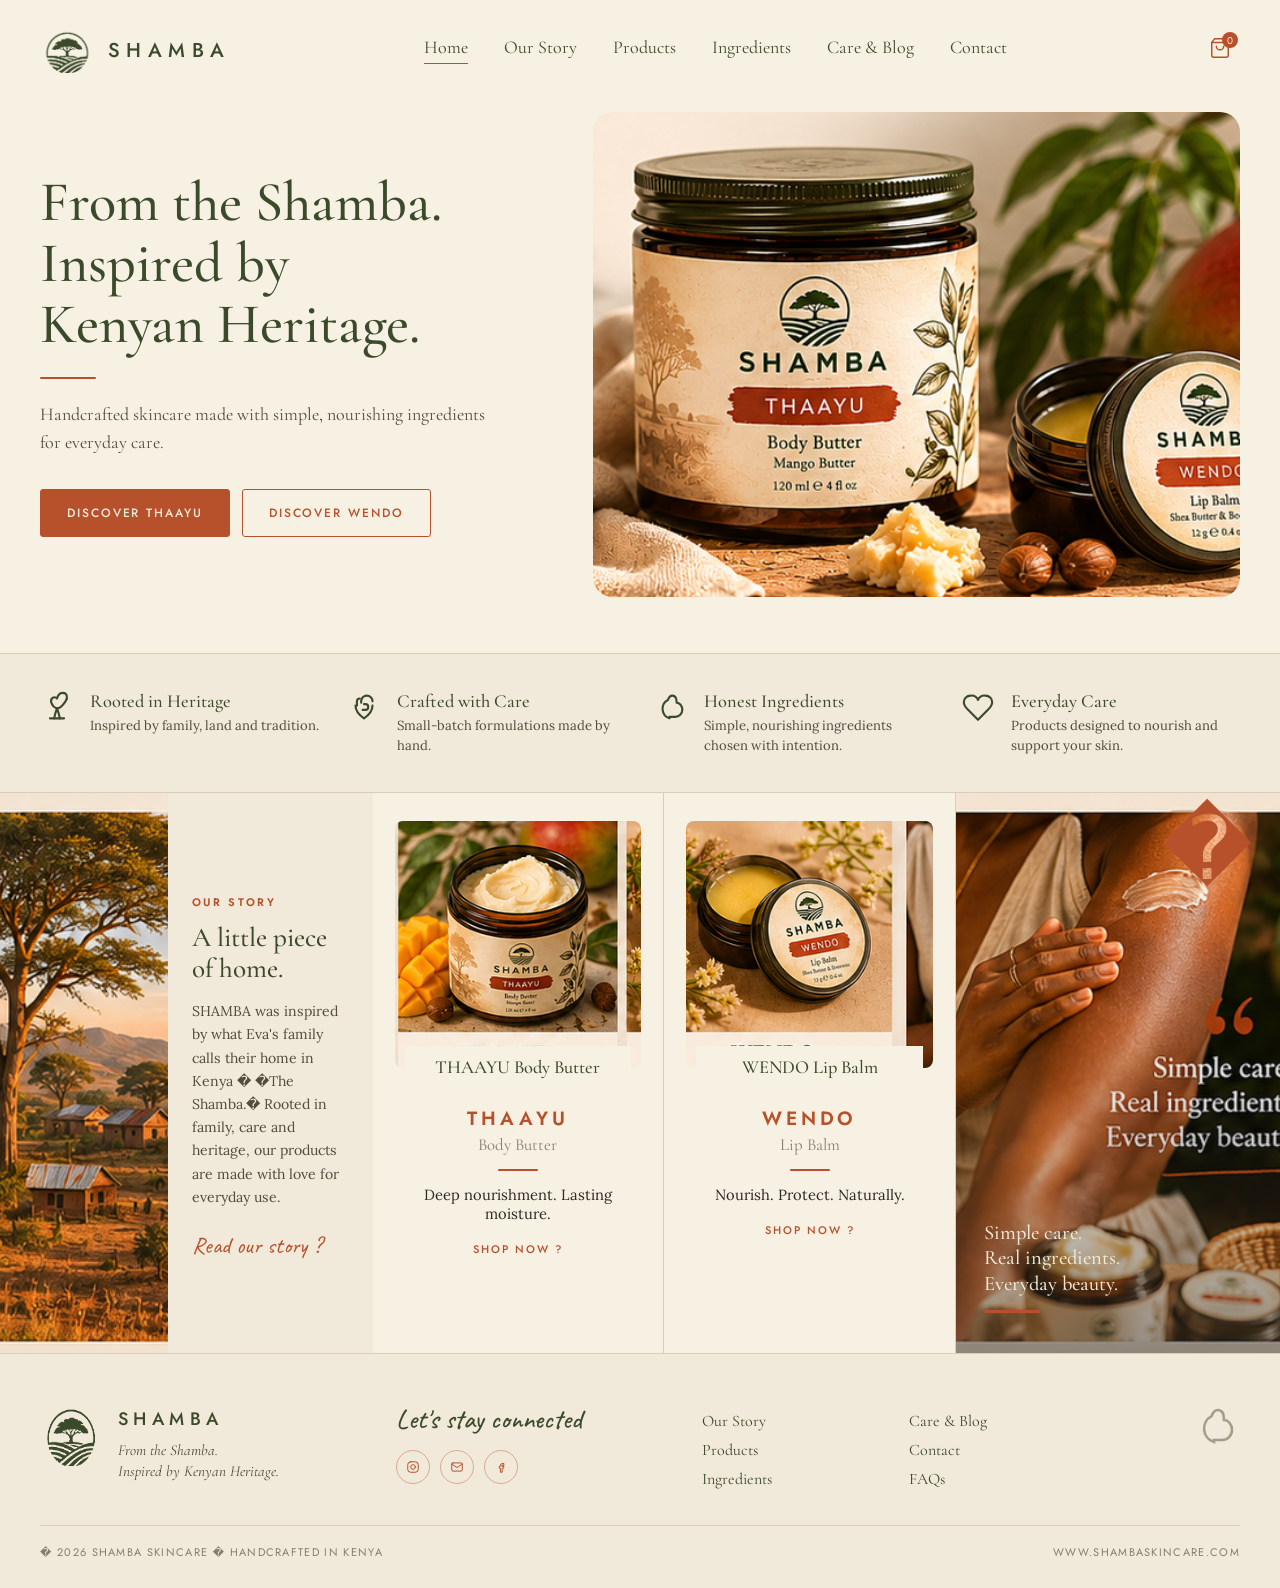
==== index.html @ e2a8da9e "Add a first SHAMBA landing page matching the brand screenshots. Co-authored-by: Cursor <cursoragent@" ====
<!doctype html>
<html lang="en">
<head>
  <meta charset="utf-8">
  <meta name="viewport" content="width=device-width, initial-scale=1">
  <title>SHAMBA � From the Shamba. Inspired by Kenyan Heritage.</title>
  <meta name="description" content="Handcrafted skincare made with simple, nourishing ingredients for everyday care.">
  <link rel="preconnect" href="https://fonts.googleapis.com">
  <link rel="preconnect" href="https://fonts.gstatic.com" crossorigin>
  <link href="https://fonts.googleapis.com/css2?family=Caveat:wght@500;600&family=Cormorant+Garamond:ital,wght@0,400;0,500;0,600;1,400&family=Jost:wght@400;500;600&family=Lora:ital,wght@0,400;0,500;1,400&display=swap" rel="stylesheet">
  <link rel="stylesheet" href="styles.css">
</head>
<body>
  <header class="nav">
    <a class="brand" href="#top">
      <img src="assets/logo-mark.png" alt="" width="56" height="56">
      <span>SHAMBA</span>
    </a>

    <button class="nav-toggle" type="button" aria-label="Open menu" aria-expanded="false">
      <span></span><span></span><span></span>
    </button>

    <nav class="nav-links" aria-label="Primary">
      <a href="#top" class="is-active">Home</a>
      <a href="#story">Our Story</a>
      <a href="#products">Products</a>
      <a href="#ingredients">Ingredients</a>
      <a href="#care">Care &amp; Blog</a>
      <a href="#contact">Contact</a>
    </nav>

    <button class="cart" type="button" aria-label="Shopping bag, 0 items">
      <svg viewBox="0 0 24 24" aria-hidden="true">
        <path d="M6 2 3 6v14a2 2 0 0 0 2 2h14a2 2 0 0 0 2-2V6l-3-4Z" />
        <path d="M3 6h18" />
        <path d="M16 10a4 4 0 0 1-8 0" />
      </svg>
      <span class="cart-count">0</span>
    </button>
  </header>

  <main id="top">
    <section class="hero">
      <div class="hero-copy">
        <h1>From the Shamba.<br>Inspired by<br>Kenyan Heritage.</h1>
        <div class="rule" aria-hidden="true"></div>
        <p>Handcrafted skincare made with simple, nourishing ingredients for everyday care.</p>
        <div class="hero-actions">
          <a class="btn btn-fill" href="#thaayu">Discover Thaayu</a>
          <a class="btn btn-ghost" href="#wendo">Discover Wendo</a>
        </div>
      </div>
      <div class="hero-media">
        <img src="assets/hero.jpg" alt="THAAYU body butter and WENDO lip balm styled with mango, shea butter, and leaves">
      </div>
    </section>

    <section class="features" aria-label="Brand promises">
      <div class="feature">
        <span class="feature-icon" aria-hidden="true">
          <svg viewBox="0 0 24 24"><path d="M7 20h10" /><path d="M10 20c.5-3 2-7 2-7s1.5 4 2 7" /><path d="M12 13s-3-1-4-4 2-5 4-3c0 0 1-4 4-4s4 3 2 6-4 5-6 5Z" /></svg>
        </span>
        <div>
          <h2>Rooted in Heritage</h2>
          <p>Inspired by family, land and tradition.</p>
        </div>
      </div>
      <div class="feature">
        <span class="feature-icon" aria-hidden="true">
          <svg viewBox="0 0 24 24"><path d="M11 14h2a2 2 0 0 0 0-4h-1" /><path d="M18 8a4 4 0 0 0-8 0v1" /><path d="M6 11c0 4 3 7 6 9 3-2 6-5 6-9" /><path d="M7 11V8a2 2 0 0 1 2-2" /></svg>
        </span>
        <div>
          <h2>Crafted with Care</h2>
          <p>Small-batch formulations made by hand.</p>
        </div>
      </div>
      <div class="feature">
        <span class="feature-icon" aria-hidden="true">
          <svg viewBox="0 0 24 24"><path d="M11 20A7 7 0 0 1 9.8 7.1C10.4 5.3 11.5 4 13 4c2.5 0 3 3 3 5 2 0 4 2 4 5a5 5 0 0 1-5 5h-4Z" /></svg>
        </span>
        <div>
          <h2>Honest Ingredients</h2>
          <p>Simple, nourishing ingredients chosen with intention.</p>
        </div>
      </div>
      <div class="feature">
        <span class="feature-icon" aria-hidden="true">
          <svg viewBox="0 0 24 24"><path d="M19 14c1.5-1.4 3-3.1 3-5.3A4.7 4.7 0 0 0 17.3 4 4.5 4.5 0 0 0 12 7a4.5 4.5 0 0 0-5.3-3A4.7 4.7 0 0 0 2 8.7C2 10.9 3.5 12.6 5 14l7 7Z" /></svg>
        </span>
        <div>
          <h2>Everyday Care</h2>
          <p>Products designed to nourish and support your skin.</p>
        </div>
      </div>
    </section>

    <section class="showcase" id="products">
      <article class="story" id="story">
        <img class="story-photo" src="assets/story-landscape.jpg" alt="Sunset over a Kenyan landscape with acacia trees and homesteads">
        <div class="story-copy">
          <p class="eyebrow">Our Story</p>
          <h2>A little piece of home.</h2>
          <p>SHAMBA was inspired by what Eva's family calls their home in Kenya � �The Shamba.� Rooted in family, care and heritage, our products are made with love for everyday use.</p>
          <a class="script-link" href="#story">Read our story ?</a>
        </div>
      </article>

      <article class="product" id="thaayu">
        <div class="product-media">
          <img src="assets/product-thaayu-open.jpg" alt="Open jar of THAAYU body butter with mango">
          <h3>THAAYU Body Butter</h3>
        </div>
        <p class="product-name">THAAYU</p>
        <p class="product-kind">Body Butter</p>
        <div class="rule rule-center" aria-hidden="true"></div>
        <p class="product-tagline">Deep nourishment. Lasting moisture.</p>
        <button class="shop" type="button" data-product="THAAYU">Shop now ?</button>
      </article>

      <article class="product" id="wendo">
        <div class="product-media">
          <img src="assets/product-wendo.jpg" alt="Open tin of WENDO lip balm with white flowers">
          <h3>WENDO Lip Balm</h3>
        </div>
        <p class="product-name">WENDO</p>
        <p class="product-kind">Lip Balm</p>
        <div class="rule rule-center" aria-hidden="true"></div>
        <p class="product-tagline">Nourish. Protect. Naturally.</p>
        <button class="shop" type="button" data-product="WENDO">Shop now ?</button>
      </article>

      <figure class="quote-panel" id="ingredients">
        <img src="assets/lifestyle-model.jpg" alt="Applying SHAMBA cream, wearing a gold Africa pendant">
        <figcaption>
          <span class="quote-mark" aria-hidden="true">�</span>
          <p>Simple care.<br>Real ingredients.<br>Everyday beauty.</p>
          <span class="rule" aria-hidden="true"></span>
        </figcaption>
      </figure>
    </section>
  </main>

  <footer class="footer" id="contact">
    <div class="footer-inner">
      <div class="footer-brand">
        <img src="assets/logo-mark.png" alt="" width="64" height="64">
        <div>
          <p class="footer-name">SHAMBA</p>
          <p class="footer-tag">From the Shamba.<br>Inspired by Kenyan Heritage.</p>
        </div>
      </div>

      <div id="care">
        <h2 class="footer-script">Let's stay connected</h2>
        <div class="social">
          <a href="#" aria-label="Instagram">
            <svg viewBox="0 0 24 24"><rect x="3" y="3" width="18" height="18" rx="5" /><circle cx="12" cy="12" r="4" /><circle cx="17.5" cy="6.5" r=".6" fill="currentColor" stroke="none" /></svg>
          </a>
          <a href="mailto:hello@shambaskincare.com" aria-label="Email">
            <svg viewBox="0 0 24 24"><rect x="3" y="5" width="18" height="14" rx="2" /><path d="m3 7 9 6 9-6" /></svg>
          </a>
          <a href="#" aria-label="Facebook">
            <svg viewBox="0 0 24 24"><path d="M14 9h3V6h-3c-1.7 0-3 1.3-3 3v2H9v3h2v7h3v-7h2.5l.5-3H14V9Z" /></svg>
          </a>
        </div>
      </div>

      <ul>
        <li><a href="#story">Our Story</a></li>
        <li><a href="#products">Products</a></li>
        <li><a href="#ingredients">Ingredients</a></li>
      </ul>
      <ul>
        <li><a href="#care">Care &amp; Blog</a></li>
        <li><a href="#contact">Contact</a></li>
        <li><a href="#contact">FAQs</a></li>
      </ul>

      <div class="footer-leaf" aria-hidden="true">
        <svg viewBox="0 0 24 24"><path d="M11 20A7 7 0 0 1 9.8 7.1C10.4 5.3 11.5 4 13 4c2.5 0 3 3 3 5 2 0 4 2 4 5a5 5 0 0 1-5 5h-4Z" /></svg>
      </div>
    </div>

    <div class="footer-bottom">
      <p>� 2026 SHAMBA Skincare � Handcrafted in Kenya</p>
      <p>www.shambaskincare.com</p>
    </div>
  </footer>

  <script src="script.js"></script>
</body>
</html>
---- styles.css ----
:root {
  --olive: #3b4a2a;
  --olive-deep: #2e3a20;
  --terracotta: #b6512b;
  --terracotta-d: #96411f;
  --cream: #f1e9d9;
  --cream-light: #f7f1e4;
  --paper: #fbf7ee;
  --ink: #2c2a24;
  --ink-2: #514c40;
  --ink-3: #857e6e;
  --line: #d9cfb8;
  --font-serif: "Cormorant Garamond", "Times New Roman", serif;
  --font-body: "Lora", Georgia, serif;
  --font-sans: "Jost", system-ui, sans-serif;
  --font-script: "Caveat", cursive;
  --ease: cubic-bezier(0.22, 0.61, 0.36, 1);
  --max: 1360px;
}

*,
*::before,
*::after { box-sizing: border-box; }

html { scroll-behavior: smooth; }

body {
  margin: 0;
  background: var(--cream-light);
  color: var(--ink);
  font-family: var(--font-body);
  -webkit-font-smoothing: antialiased;
}

img { display: block; max-width: 100%; }
a { color: inherit; }
button { font: inherit; }

/* ?? Nav ??????????????????????????????????????????? */

.nav {
  position: relative;
  display: flex;
  align-items: center;
  justify-content: space-between;
  gap: 24px;
  max-width: var(--max);
  margin: 0 auto;
  padding: 22px 40px;
}

.brand {
  display: flex;
  align-items: center;
  gap: 12px;
  text-decoration: none;
  flex-shrink: 0;
}

.brand img { width: 56px; height: 56px; object-fit: contain; }

.brand span {
  font-family: var(--font-sans);
  font-weight: 500;
  font-size: 20px;
  letter-spacing: 0.32em;
  color: var(--olive);
}

.nav-links {
  display: flex;
  gap: 36px;
}

.nav-links a {
  font-family: var(--font-serif);
  font-size: 18px;
  color: var(--olive);
  text-decoration: none;
  position: relative;
  padding-bottom: 6px;
}

.nav-links a.is-active::after,
.nav-links a:hover::after {
  content: "";
  position: absolute;
  left: 0;
  right: 0;
  bottom: 0;
  height: 1.5px;
  background: var(--terracotta);
}

.nav-toggle {
  display: none;
  width: 40px;
  height: 40px;
  border: 0;
  background: none;
  padding: 10px 8px;
  cursor: pointer;
}

.nav-toggle span {
  display: block;
  height: 1.5px;
  margin: 5px 0;
  background: var(--olive);
}

.cart {
  position: relative;
  width: 40px;
  height: 40px;
  border: 0;
  background: none;
  color: var(--terracotta);
  cursor: pointer;
  flex-shrink: 0;
}

.cart svg {
  width: 22px;
  height: 22px;
  fill: none;
  stroke: currentColor;
  stroke-width: 1.6;
  stroke-linecap: round;
  stroke-linejoin: round;
}

.cart-count {
  position: absolute;
  top: 2px;
  right: 2px;
  width: 16px;
  height: 16px;
  border-radius: 50%;
  background: var(--terracotta);
  color: var(--cream);
  font-family: var(--font-sans);
  font-size: 10px;
  display: grid;
  place-items: center;
}

/* ?? Hero ?????????????????????????????????????????? */

.hero {
  display: grid;
  grid-template-columns: minmax(280px, 0.92fr) 1.18fr;
  gap: 48px;
  align-items: center;
  max-width: var(--max);
  margin: 0 auto;
  padding: 12px 40px 56px;
}

.hero-copy h1 {
  margin: 0;
  font-family: var(--font-serif);
  font-weight: 500;
  font-size: clamp(2.6rem, 4.4vw, 3.7rem);
  line-height: 1.08;
  color: var(--olive);
}

.rule {
  width: 56px;
  height: 2.5px;
  margin: 22px 0;
  background: var(--terracotta);
  border-radius: 1px;
}

.hero-copy p {
  max-width: 28rem;
  margin: 0 0 32px;
  font-family: var(--font-serif);
  font-size: 1.125rem;
  line-height: 1.55;
  color: var(--ink-2);
}

.hero-actions {
  display: flex;
  flex-wrap: wrap;
  gap: 12px;
}

.btn {
  display: inline-flex;
  align-items: center;
  justify-content: center;
  padding: 14px 26px;
  border-radius: 3px;
  font-family: var(--font-sans);
  font-size: 12px;
  font-weight: 500;
  letter-spacing: 0.16em;
  text-transform: uppercase;
  text-decoration: none;
  transition: background 140ms var(--ease), color 140ms var(--ease);
}

.btn-fill {
  background: var(--terracotta);
  color: var(--cream);
  border: 1px solid var(--terracotta);
}

.btn-fill:hover { background: var(--terracotta-d); border-color: var(--terracotta-d); }

.btn-ghost {
  background: transparent;
  color: var(--terracotta);
  border: 1px solid var(--terracotta);
}

.btn-ghost:hover {
  background: var(--terracotta);
  color: var(--cream);
}

.hero-media {
  border-radius: 20px;
  overflow: hidden;
  background: var(--cream);
}

.hero-media img {
  width: 100%;
  height: 100%;
  min-height: 420px;
  object-fit: cover;
}

/* ?? Features ?????????????????????????????????????? */

.features {
  display: grid;
  grid-template-columns: repeat(4, 1fr);
  gap: 28px;
  padding: 36px max(40px, calc((100% - var(--max)) / 2 + 40px));
  background: var(--cream);
  border-top: 1px solid var(--line);
  border-bottom: 1px solid var(--line);
}

.feature {
  display: flex;
  gap: 14px;
  align-items: flex-start;
}

.feature-icon {
  flex: 0 0 36px;
  color: var(--olive);
}

.feature-icon svg {
  width: 34px;
  height: 34px;
  fill: none;
  stroke: currentColor;
  stroke-width: 1.5;
  stroke-linecap: round;
  stroke-linejoin: round;
}

.feature h2 {
  margin: 0 0 4px;
  font-family: var(--font-serif);
  font-size: 1.15rem;
  font-weight: 500;
  color: var(--olive);
}

.feature p {
  margin: 0;
  font-size: 0.82rem;
  line-height: 1.5;
  color: var(--ink-2);
}

/* ?? Showcase ?????????????????????????????????????? */

.showcase {
  display: grid;
  grid-template-columns: 1.15fr 0.9fr 0.9fr 1fr;
  min-height: 560px;
  background: var(--cream-light);
}

.story {
  display: grid;
  grid-template-columns: 0.9fr 1.1fr;
  background: var(--cream);
  overflow: hidden;
}

.story-photo {
  width: 100%;
  height: 100%;
  min-height: 560px;
  object-fit: cover;
  object-position: 30% center;
}

.story-copy {
  padding: 48px 28px 40px 24px;
  display: flex;
  flex-direction: column;
  justify-content: center;
}

.eyebrow {
  margin: 0 0 12px;
  font-family: var(--font-sans);
  font-size: 11px;
  font-weight: 600;
  letter-spacing: 0.24em;
  text-transform: uppercase;
  color: var(--terracotta);
}

.story-copy h2 {
  margin: 0 0 16px;
  font-family: var(--font-serif);
  font-size: clamp(1.7rem, 2vw, 2.05rem);
  font-weight: 500;
  line-height: 1.15;
  color: var(--olive);
}

.story-copy p:not(.eyebrow) {
  margin: 0 0 22px;
  font-size: 0.88rem;
  line-height: 1.65;
  color: var(--ink-2);
}

.script-link {
  font-family: var(--font-script);
  font-size: 1.45rem;
  color: var(--terracotta);
  text-decoration: none;
}

.script-link:hover { color: var(--terracotta-d); }

.product {
  padding: 28px 22px 32px;
  text-align: center;
  border-right: 1px solid var(--line);
}

.product-media {
  position: relative;
  margin-bottom: 36px;
}

.product-media img {
  width: 100%;
  aspect-ratio: 1;
  object-fit: cover;
  object-position: top center;
  border-radius: 8px;
}

.product-media h3 {
  position: absolute;
  left: 10px;
  right: 10px;
  bottom: -18px;
  margin: 0;
  padding: 10px 8px 8px;
  background: var(--cream-light);
  font-family: var(--font-serif);
  font-size: clamp(1.15rem, 1.4vw, 1.45rem);
  font-weight: 500;
  color: var(--olive);
}

.product-name {
  margin: 8px 0 0;
  font-family: var(--font-sans);
  font-weight: 600;
  font-size: 1.2rem;
  letter-spacing: 0.2em;
  text-transform: uppercase;
  color: var(--terracotta);
}

.product-kind {
  margin: 2px 0 0;
  font-family: var(--font-serif);
  font-size: 1.05rem;
  color: var(--ink-3);
}

.rule-center { margin: 14px auto 14px; width: 40px; height: 2px; }

.product-tagline {
  margin: 0 0 14px;
  font-size: 0.92rem;
  color: var(--ink);
}

.shop {
  border: 0;
  background: none;
  padding: 0;
  cursor: pointer;
  font-family: var(--font-sans);
  font-size: 11px;
  font-weight: 500;
  letter-spacing: 0.18em;
  text-transform: uppercase;
  color: var(--terracotta);
}

.shop:hover { color: var(--terracotta-d); }

.quote-panel {
  position: relative;
  margin: 0;
  overflow: hidden;
}

.quote-panel img {
  width: 100%;
  height: 100%;
  min-height: 560px;
  object-fit: cover;
  object-position: 70% center;
}

.quote-panel figcaption {
  position: absolute;
  inset: 0;
  display: flex;
  flex-direction: column;
  justify-content: flex-end;
  padding: 36px 28px 40px;
  color: var(--cream);
  background: linear-gradient(180deg, rgba(44, 42, 36, 0) 42%, rgba(44, 42, 36, 0.5) 100%);
}

.quote-mark {
  position: absolute;
  top: 28px;
  right: 28px;
  font-family: var(--font-serif);
  font-size: 5.5rem;
  line-height: 0.7;
  color: var(--terracotta);
}

.quote-panel p {
  margin: 0;
  font-family: var(--font-serif);
  font-size: clamp(1.25rem, 1.6vw, 1.6rem);
  font-weight: 500;
  line-height: 1.25;
}

.quote-panel .rule {
  background: var(--terracotta);
  margin: 14px 0 0;
}

/* ?? Footer ???????????????????????????????????????? */

.footer {
  background: var(--cream);
  padding: 48px 40px 28px;
  border-top: 1px solid var(--line);
}

.footer-inner {
  display: grid;
  grid-template-columns: 1.3fr 1.1fr 0.7fr 0.7fr 0.5fr;
  gap: 32px;
  align-items: start;
  max-width: var(--max);
  margin: 0 auto;
}

.footer-brand {
  display: flex;
  gap: 14px;
  align-items: flex-start;
}

.footer-name {
  margin: 4px 0 8px;
  font-family: var(--font-sans);
  font-size: 18px;
  font-weight: 500;
  letter-spacing: 0.3em;
  color: var(--olive);
}

.footer-tag {
  margin: 0;
  font-family: var(--font-serif);
  font-style: italic;
  font-size: 0.95rem;
  line-height: 1.4;
  color: var(--ink-2);
}

.footer-script {
  margin: 0 0 14px;
  font-family: var(--font-script);
  font-size: 1.7rem;
  font-weight: 500;
  color: var(--olive);
}

.social { display: flex; gap: 10px; }

.social a {
  width: 34px;
  height: 34px;
  border-radius: 50%;
  border: 1px solid rgba(182, 81, 43, 0.4);
  color: var(--terracotta);
  display: grid;
  place-items: center;
}

.social a:hover {
  background: var(--terracotta);
  color: var(--cream);
}

.social svg {
  width: 14px;
  height: 14px;
  fill: none;
  stroke: currentColor;
  stroke-width: 1.7;
  stroke-linecap: round;
  stroke-linejoin: round;
}

.footer ul {
  list-style: none;
  margin: 8px 0 0;
  padding: 0;
}

.footer li { margin-bottom: 8px; }

.footer li a {
  font-family: var(--font-serif);
  font-size: 1rem;
  color: var(--olive);
  text-decoration: none;
}

.footer li a:hover { color: var(--terracotta); }

.footer-leaf {
  justify-self: end;
  color: var(--olive);
  opacity: 0.45;
}

.footer-leaf svg {
  width: 48px;
  height: 48px;
  fill: none;
  stroke: currentColor;
  stroke-width: 1.3;
}

.footer-bottom {
  display: flex;
  justify-content: space-between;
  gap: 16px;
  max-width: var(--max);
  margin: 28px auto 0;
  padding-top: 18px;
  border-top: 1px solid var(--line);
  font-family: var(--font-sans);
  font-size: 11px;
  letter-spacing: 0.12em;
  text-transform: uppercase;
  color: var(--ink-3);
}

.footer-bottom p { margin: 0; }

/* ?? Responsive ???????????????????????????????????? */

@media (max-width: 1100px) {
  .nav-links { gap: 22px; }
  .hero,
  .showcase,
  .features,
  .footer-inner { grid-template-columns: 1fr 1fr; }
  .story { grid-column: 1 / -1; }
  .quote-panel { grid-column: 1 / -1; }
  .quote-panel img,
  .story-photo { min-height: 420px; }
  .features { padding: 32px 40px; }
}

@media (max-width: 780px) {
  .nav { padding: 16px 20px; }
  .nav-toggle { display: block; margin-left: auto; }
  .nav-links {
    display: none;
    position: absolute;
    top: 76px;
    left: 0;
    right: 0;
    flex-direction: column;
    gap: 0;
    background: var(--cream-light);
    padding: 8px 20px 16px;
    z-index: 20;
    border-bottom: 1px solid var(--line);
  }
  .nav-links.is-open { display: flex; }
  .nav-links a { padding: 12px 0; }
  .hero { padding: 8px 20px 36px; }
  .hero-media img { min-height: 280px; }
  .features,
  .footer-inner,
  .story { grid-template-columns: 1fr; }
  .features { padding: 28px 20px; }
  .product { border-right: 0; border-bottom: 1px solid var(--line); }
  .footer { padding: 36px 20px 20px; }
  .footer-leaf { display: none; }
  .footer-bottom { flex-direction: column; }
}
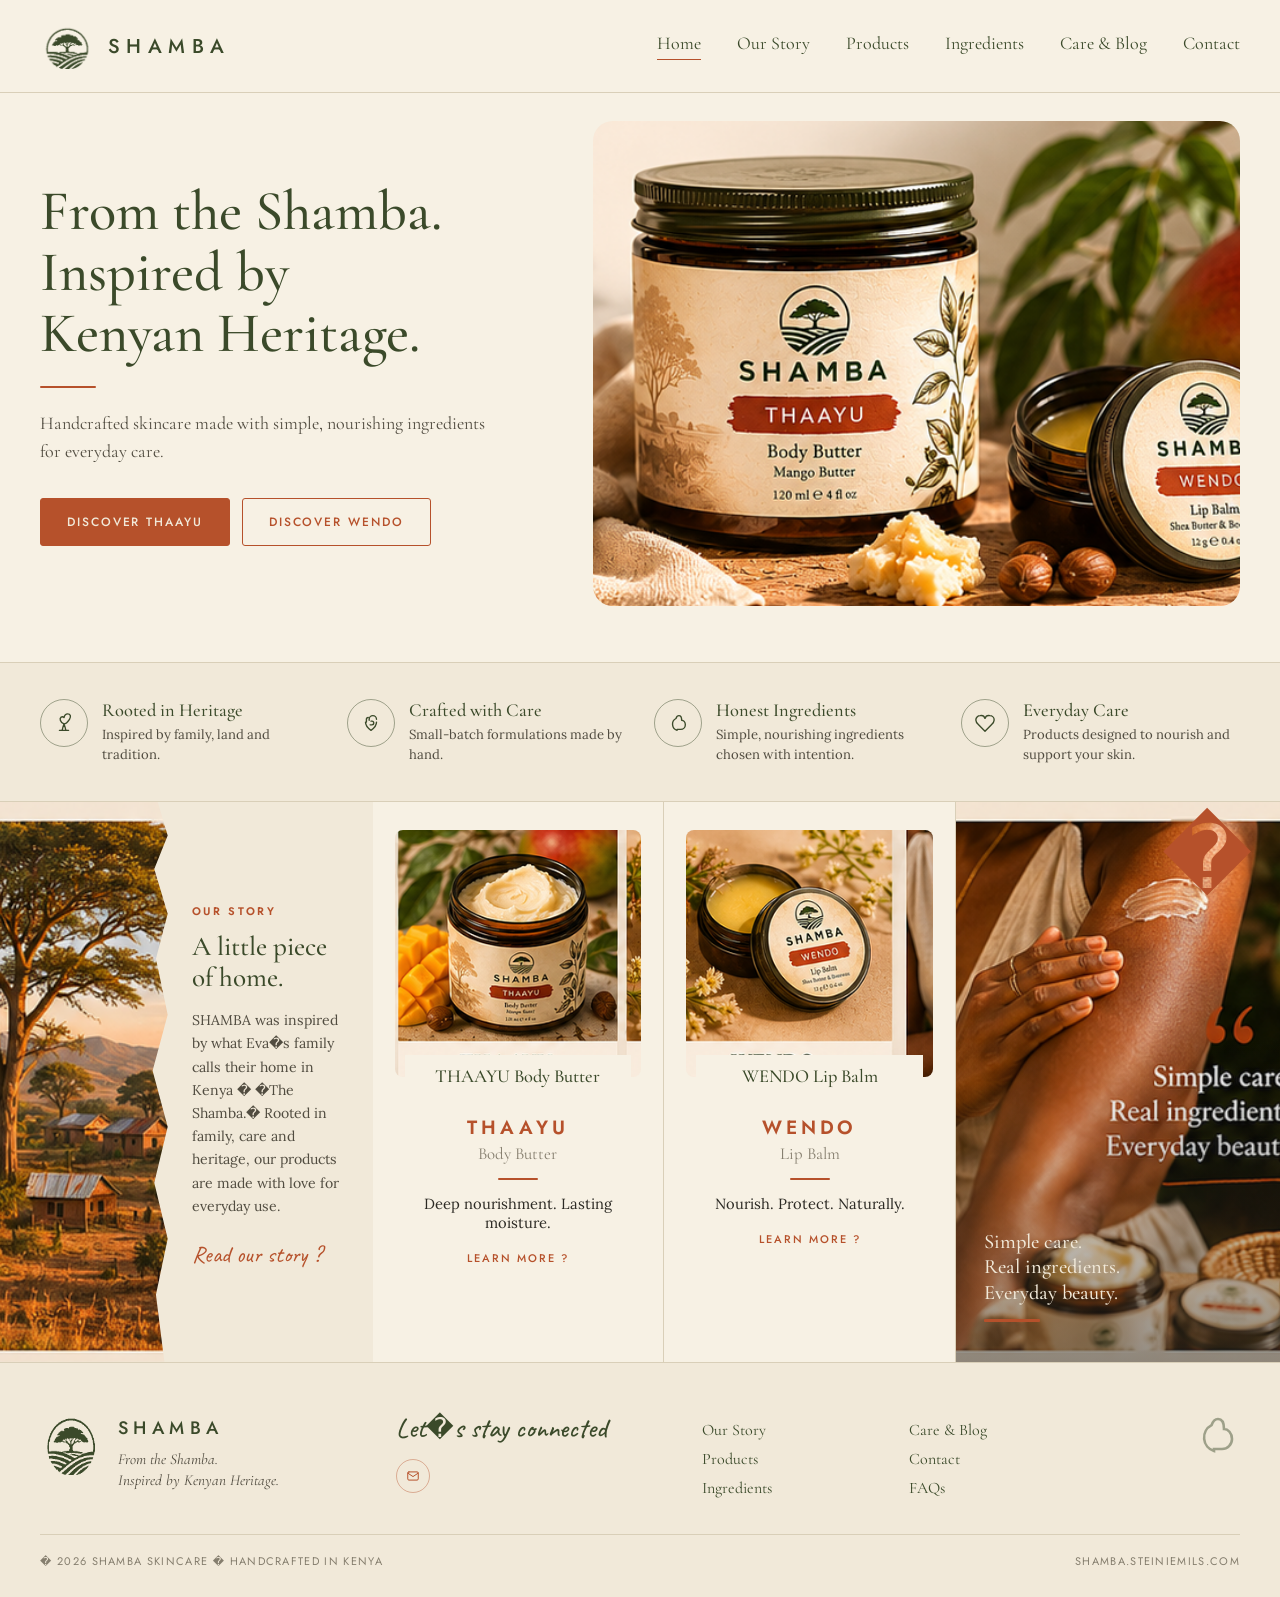
==== commit 0932b537: "Fix dead links and add the missing site pages so the nav is honest. Co-authored-by: Cursor <cursorag" ====
--- a/index.html
+++ b/index.html
@@ -5,50 +5,51 @@
   <meta name="viewport" content="width=device-width, initial-scale=1">
   <title>SHAMBA � From the Shamba. Inspired by Kenyan Heritage.</title>
   <meta name="description" content="Handcrafted skincare made with simple, nourishing ingredients for everyday care.">
+  <link rel="canonical" href="https://shamba.steiniemils.com/">
+  <meta property="og:title" content="SHAMBA � From the Shamba. Inspired by Kenyan Heritage.">
+  <meta property="og:description" content="Handcrafted skincare made with simple, nourishing ingredients for everyday care.">
+  <meta property="og:image" content="https://shamba.steiniemils.com/assets/hero.jpg">
+  <meta property="og:url" content="https://shamba.steiniemils.com/">
+  <meta property="og:type" content="website">
   <link rel="preconnect" href="https://fonts.googleapis.com">
   <link rel="preconnect" href="https://fonts.gstatic.com" crossorigin>
   <link href="https://fonts.googleapis.com/css2?family=Caveat:wght@500;600&family=Cormorant+Garamond:ital,wght@0,400;0,500;0,600;1,400&family=Jost:wght@400;500;600&family=Lora:ital,wght@0,400;0,500;1,400&display=swap" rel="stylesheet">
   <link rel="stylesheet" href="styles.css">
+  <link rel="icon" href="assets/favicon.png" type="image/png">
+  <link rel="icon" href="assets/favicon-32.png" type="image/png" sizes="32x32">
+  <link rel="apple-touch-icon" href="assets/apple-touch-icon.png">
 </head>
-<body>
-  <header class="nav">
-    <a class="brand" href="#top">
-      <img src="assets/logo-mark.png" alt="" width="56" height="56">
-      <span>SHAMBA</span>
-    </a>
+<body data-page="home">
+  <a class="skip" href="#main">Skip to content</a>
+  <div class="nav-bar">
+    <header class="nav">
+      <a class="brand" href="index.html">
+        <img src="assets/logo-mark.png" alt="SHAMBA" width="56" height="56">
+        <span>SHAMBA</span>
+      </a>
+      <button class="nav-toggle" type="button" aria-label="Open menu" aria-expanded="false">
+        <span></span><span></span><span></span>
+      </button>
+      <nav class="nav-links" aria-label="Primary">
+        <a href="index.html" data-nav="home">Home</a>
+        <a href="story.html" data-nav="story">Our Story</a>
+        <a href="index.html#products" data-nav="products">Products</a>
+        <a href="ingredients.html" data-nav="ingredients">Ingredients</a>
+        <a href="care.html" data-nav="care">Care &amp; Blog</a>
+        <a href="contact.html" data-nav="contact">Contact</a>
+      </nav>
+    </header>
+  </div>
 
-    <button class="nav-toggle" type="button" aria-label="Open menu" aria-expanded="false">
-      <span></span><span></span><span></span>
-    </button>
-
-    <nav class="nav-links" aria-label="Primary">
-      <a href="#top" class="is-active">Home</a>
-      <a href="#story">Our Story</a>
-      <a href="#products">Products</a>
-      <a href="#ingredients">Ingredients</a>
-      <a href="#care">Care &amp; Blog</a>
-      <a href="#contact">Contact</a>
-    </nav>
-
-    <button class="cart" type="button" aria-label="Shopping bag, 0 items">
-      <svg viewBox="0 0 24 24" aria-hidden="true">
-        <path d="M6 2 3 6v14a2 2 0 0 0 2 2h14a2 2 0 0 0 2-2V6l-3-4Z" />
-        <path d="M3 6h18" />
-        <path d="M16 10a4 4 0 0 1-8 0" />
-      </svg>
-      <span class="cart-count">0</span>
-    </button>
-  </header>
-
-  <main id="top">
+  <main id="main">
     <section class="hero">
       <div class="hero-copy">
         <h1>From the Shamba.<br>Inspired by<br>Kenyan Heritage.</h1>
         <div class="rule" aria-hidden="true"></div>
         <p>Handcrafted skincare made with simple, nourishing ingredients for everyday care.</p>
         <div class="hero-actions">
-          <a class="btn btn-fill" href="#thaayu">Discover Thaayu</a>
-          <a class="btn btn-ghost" href="#wendo">Discover Wendo</a>
+          <a class="btn btn-fill" href="thaayu.html">Discover Thaayu</a>
+          <a class="btn btn-ghost" href="wendo.html">Discover Wendo</a>
         </div>
       </div>
       <div class="hero-media">
@@ -101,8 +102,8 @@
         <div class="story-copy">
           <p class="eyebrow">Our Story</p>
           <h2>A little piece of home.</h2>
-          <p>SHAMBA was inspired by what Eva's family calls their home in Kenya � �The Shamba.� Rooted in family, care and heritage, our products are made with love for everyday use.</p>
-          <a class="script-link" href="#story">Read our story ?</a>
+          <p>SHAMBA was inspired by what Eva�s family calls their home in Kenya � �The Shamba.� Rooted in family, care and heritage, our products are made with love for everyday use.</p>
+          <a class="script-link" href="story.html">Read our story ?</a>
         </div>
       </article>
 
@@ -115,7 +116,7 @@
         <p class="product-kind">Body Butter</p>
         <div class="rule rule-center" aria-hidden="true"></div>
         <p class="product-tagline">Deep nourishment. Lasting moisture.</p>
-        <button class="shop" type="button" data-product="THAAYU">Shop now ?</button>
+        <a class="shop" href="thaayu.html">Learn more ?</a>
       </article>
 
       <article class="product" id="wendo">
@@ -127,10 +128,10 @@
         <p class="product-kind">Lip Balm</p>
         <div class="rule rule-center" aria-hidden="true"></div>
         <p class="product-tagline">Nourish. Protect. Naturally.</p>
-        <button class="shop" type="button" data-product="WENDO">Shop now ?</button>
+        <a class="shop" href="wendo.html">Learn more ?</a>
       </article>
 
-      <figure class="quote-panel" id="ingredients">
+      <figure class="quote-panel">
         <img src="assets/lifestyle-model.jpg" alt="Applying SHAMBA cream, wearing a gold Africa pendant">
         <figcaption>
           <span class="quote-mark" aria-hidden="true">�</span>
@@ -151,30 +152,24 @@
         </div>
       </div>
 
-      <div id="care">
-        <h2 class="footer-script">Let's stay connected</h2>
+      <div>
+        <h2 class="footer-script">Let�s stay connected</h2>
         <div class="social">
-          <a href="#" aria-label="Instagram">
-            <svg viewBox="0 0 24 24"><rect x="3" y="3" width="18" height="18" rx="5" /><circle cx="12" cy="12" r="4" /><circle cx="17.5" cy="6.5" r=".6" fill="currentColor" stroke="none" /></svg>
-          </a>
-          <a href="mailto:hello@shambaskincare.com" aria-label="Email">
+          <a href="mailto:hello@shambaskincare.com" aria-label="Email SHAMBA">
             <svg viewBox="0 0 24 24"><rect x="3" y="5" width="18" height="14" rx="2" /><path d="m3 7 9 6 9-6" /></svg>
-          </a>
-          <a href="#" aria-label="Facebook">
-            <svg viewBox="0 0 24 24"><path d="M14 9h3V6h-3c-1.7 0-3 1.3-3 3v2H9v3h2v7h3v-7h2.5l.5-3H14V9Z" /></svg>
           </a>
         </div>
       </div>
 
       <ul>
-        <li><a href="#story">Our Story</a></li>
-        <li><a href="#products">Products</a></li>
-        <li><a href="#ingredients">Ingredients</a></li>
+        <li><a href="story.html">Our Story</a></li>
+        <li><a href="index.html#products">Products</a></li>
+        <li><a href="ingredients.html">Ingredients</a></li>
       </ul>
       <ul>
-        <li><a href="#care">Care &amp; Blog</a></li>
-        <li><a href="#contact">Contact</a></li>
-        <li><a href="#contact">FAQs</a></li>
+        <li><a href="care.html">Care &amp; Blog</a></li>
+        <li><a href="contact.html">Contact</a></li>
+        <li><a href="faqs.html">FAQs</a></li>
       </ul>
 
       <div class="footer-leaf" aria-hidden="true">
@@ -184,7 +179,7 @@
 
     <div class="footer-bottom">
       <p>� 2026 SHAMBA Skincare � Handcrafted in Kenya</p>
-      <p>www.shambaskincare.com</p>
+      <p><a href="https://shamba.steiniemils.com">shamba.steiniemils.com</a></p>
     </div>
   </footer>
 
--- a/styles.css
+++ b/styles.css
@@ -34,9 +34,30 @@
 
 img { display: block; max-width: 100%; }
 a { color: inherit; }
-button { font: inherit; }
-
-/* ?? Nav ??????????????????????????????????????????? */
+button, input, textarea { font: inherit; }
+
+.skip {
+  position: absolute;
+  left: 12px;
+  top: -40px;
+  z-index: 80;
+  padding: 8px 12px;
+  background: var(--olive);
+  color: var(--cream);
+  text-decoration: none;
+  font-family: var(--font-sans);
+  font-size: 13px;
+}
+
+.skip:focus { top: 12px; }
+
+.nav-bar {
+  position: sticky;
+  top: 0;
+  z-index: 50;
+  background: var(--cream-light);
+  border-bottom: 1px solid var(--line);
+}
 
 .nav {
   position: relative;
@@ -46,7 +67,7 @@
   gap: 24px;
   max-width: var(--max);
   margin: 0 auto;
-  padding: 22px 40px;
+  padding: 18px 40px;
 }
 
 .brand {
@@ -109,44 +130,6 @@
   background: var(--olive);
 }
 
-.cart {
-  position: relative;
-  width: 40px;
-  height: 40px;
-  border: 0;
-  background: none;
-  color: var(--terracotta);
-  cursor: pointer;
-  flex-shrink: 0;
-}
-
-.cart svg {
-  width: 22px;
-  height: 22px;
-  fill: none;
-  stroke: currentColor;
-  stroke-width: 1.6;
-  stroke-linecap: round;
-  stroke-linejoin: round;
-}
-
-.cart-count {
-  position: absolute;
-  top: 2px;
-  right: 2px;
-  width: 16px;
-  height: 16px;
-  border-radius: 50%;
-  background: var(--terracotta);
-  color: var(--cream);
-  font-family: var(--font-sans);
-  font-size: 10px;
-  display: grid;
-  place-items: center;
-}
-
-/* ?? Hero ?????????????????????????????????????????? */
-
 .hero {
   display: grid;
   grid-template-columns: minmax(280px, 0.92fr) 1.18fr;
@@ -154,7 +137,7 @@
   align-items: center;
   max-width: var(--max);
   margin: 0 auto;
-  padding: 12px 40px 56px;
+  padding: 28px 40px 56px;
 }
 
 .hero-copy h1 {
@@ -236,8 +219,6 @@
   object-fit: cover;
 }
 
-/* ?? Features ?????????????????????????????????????? */
-
 .features {
   display: grid;
   grid-template-columns: repeat(4, 1fr);
@@ -255,13 +236,19 @@
 }
 
 .feature-icon {
-  flex: 0 0 36px;
-  color: var(--olive);
+  flex: 0 0 48px;
+  width: 48px;
+  height: 48px;
+  border: 1px solid rgba(59, 74, 42, 0.45);
+  border-radius: 50%;
+  color: var(--olive);
+  display: grid;
+  place-items: center;
 }
 
 .feature-icon svg {
-  width: 34px;
-  height: 34px;
+  width: 22px;
+  height: 22px;
   fill: none;
   stroke: currentColor;
   stroke-width: 1.5;
@@ -283,8 +270,6 @@
   line-height: 1.5;
   color: var(--ink-2);
 }
-
-/* ?? Showcase ?????????????????????????????????????? */
 
 .showcase {
   display: grid;
@@ -306,6 +291,7 @@
   min-height: 560px;
   object-fit: cover;
   object-position: 30% center;
+  clip-path: polygon(0 0, 94% 0, 100% 6%, 92% 12%, 100% 20%, 93% 28%, 100% 38%, 91% 48%, 100% 58%, 92% 68%, 100% 78%, 93% 88%, 98% 100%, 0 100%);
 }
 
 .story-copy {
@@ -409,16 +395,13 @@
 }
 
 .shop {
-  border: 0;
-  background: none;
-  padding: 0;
-  cursor: pointer;
   font-family: var(--font-sans);
   font-size: 11px;
   font-weight: 500;
   letter-spacing: 0.18em;
   text-transform: uppercase;
   color: var(--terracotta);
+  text-decoration: none;
 }
 
 .shop:hover { color: var(--terracotta-d); }
@@ -470,8 +453,6 @@
   background: var(--terracotta);
   margin: 14px 0 0;
 }
-
-/* ?? Footer ???????????????????????????????????????? */
 
 .footer {
   background: var(--cream);
@@ -595,14 +576,148 @@
 
 .footer-bottom p { margin: 0; }
 
-/* ?? Responsive ???????????????????????????????????? */
+.footer-bottom a {
+  color: inherit;
+  text-decoration: none;
+}
+
+.page {
+  max-width: var(--container-narrow, 780px);
+  margin: 0 auto;
+  padding: 56px 40px 96px;
+}
+
+.page-wide {
+  max-width: var(--max);
+  margin: 0 auto;
+  padding: 56px 40px 96px;
+}
+
+.page .eyebrow { margin-bottom: 10px; }
+
+.page h1 {
+  margin: 0 0 20px;
+  font-family: var(--font-serif);
+  font-weight: 500;
+  font-size: clamp(2.2rem, 4vw, 3.2rem);
+  line-height: 1.12;
+  color: var(--olive);
+}
+
+.page h2 {
+  margin: 36px 0 12px;
+  font-family: var(--font-serif);
+  font-weight: 500;
+  font-size: 1.6rem;
+  color: var(--olive);
+}
+
+.page p,
+.page li {
+  font-size: 1.05rem;
+  line-height: 1.7;
+  color: var(--ink);
+}
+
+.page ul {
+  padding-left: 1.2em;
+}
+
+.page-lead {
+  font-family: var(--font-serif);
+  font-size: 1.25rem;
+  color: var(--ink-2);
+}
+
+.product-detail {
+  display: grid;
+  grid-template-columns: 1fr 1fr;
+  gap: 48px;
+  align-items: start;
+}
+
+.product-detail img {
+  width: 100%;
+  border-radius: 12px;
+  object-fit: cover;
+}
+
+.facts {
+  list-style: none;
+  padding: 0;
+  margin: 24px 0;
+}
+
+.facts li {
+  display: flex;
+  justify-content: space-between;
+  gap: 16px;
+  padding: 10px 0;
+  border-bottom: 1px solid var(--line);
+  font-size: 0.95rem;
+}
+
+.facts span:first-child {
+  font-family: var(--font-sans);
+  letter-spacing: 0.12em;
+  text-transform: uppercase;
+  font-size: 11px;
+  color: var(--ink-3);
+}
+
+.faq details {
+  border-bottom: 1px solid var(--line);
+  padding: 16px 0;
+}
+
+.faq summary {
+  cursor: pointer;
+  font-family: var(--font-serif);
+  font-size: 1.2rem;
+  color: var(--olive);
+}
+
+.faq details p { margin: 12px 0 0; }
+
+.contact-form {
+  display: grid;
+  gap: 16px;
+  margin-top: 28px;
+}
+
+.contact-form label {
+  display: grid;
+  gap: 6px;
+  font-family: var(--font-sans);
+  font-size: 12px;
+  letter-spacing: 0.12em;
+  text-transform: uppercase;
+  color: var(--ink-3);
+}
+
+.contact-form input,
+.contact-form textarea {
+  padding: 12px 14px;
+  border: 1px solid var(--line);
+  border-radius: 4px;
+  background: var(--paper);
+  color: var(--ink);
+}
+
+.contact-form textarea { min-height: 140px; resize: vertical; }
+
+.form-note {
+  font-size: 0.9rem;
+  color: var(--ink-2);
+}
 
 @media (max-width: 1100px) {
   .nav-links { gap: 22px; }
   .hero,
   .showcase,
   .features,
-  .footer-inner { grid-template-columns: 1fr 1fr; }
+  .footer-inner,
+  .product-detail { grid-template-columns: 1fr 1fr; }
   .story { grid-column: 1 / -1; }
   .quote-panel { grid-column: 1 / -1; }
   .quote-panel img,
@@ -616,7 +731,7 @@
   .nav-links {
     display: none;
     position: absolute;
-    top: 76px;
+    top: 100%;
     left: 0;
     right: 0;
     flex-direction: column;
@@ -628,14 +743,24 @@
   }
   .nav-links.is-open { display: flex; }
   .nav-links a { padding: 12px 0; }
-  .hero { padding: 8px 20px 36px; }
+  .hero,
+  .page,
+  .page-wide { padding-left: 20px; padding-right: 20px; }
+  .hero { padding-top: 16px; padding-bottom: 36px; }
   .hero-media img { min-height: 280px; }
   .features,
   .footer-inner,
-  .story { grid-template-columns: 1fr; }
+  .story,
+  .product-detail { grid-template-columns: 1fr; }
+  .story-photo { clip-path: none; min-height: 240px; }
   .features { padding: 28px 20px; }
   .product { border-right: 0; border-bottom: 1px solid var(--line); }
   .footer { padding: 36px 20px 20px; }
   .footer-leaf { display: none; }
   .footer-bottom { flex-direction: column; }
 }
+
+@media (prefers-reduced-motion: reduce) {
+  html { scroll-behavior: auto; }
+  * { transition: none !important; }
+}
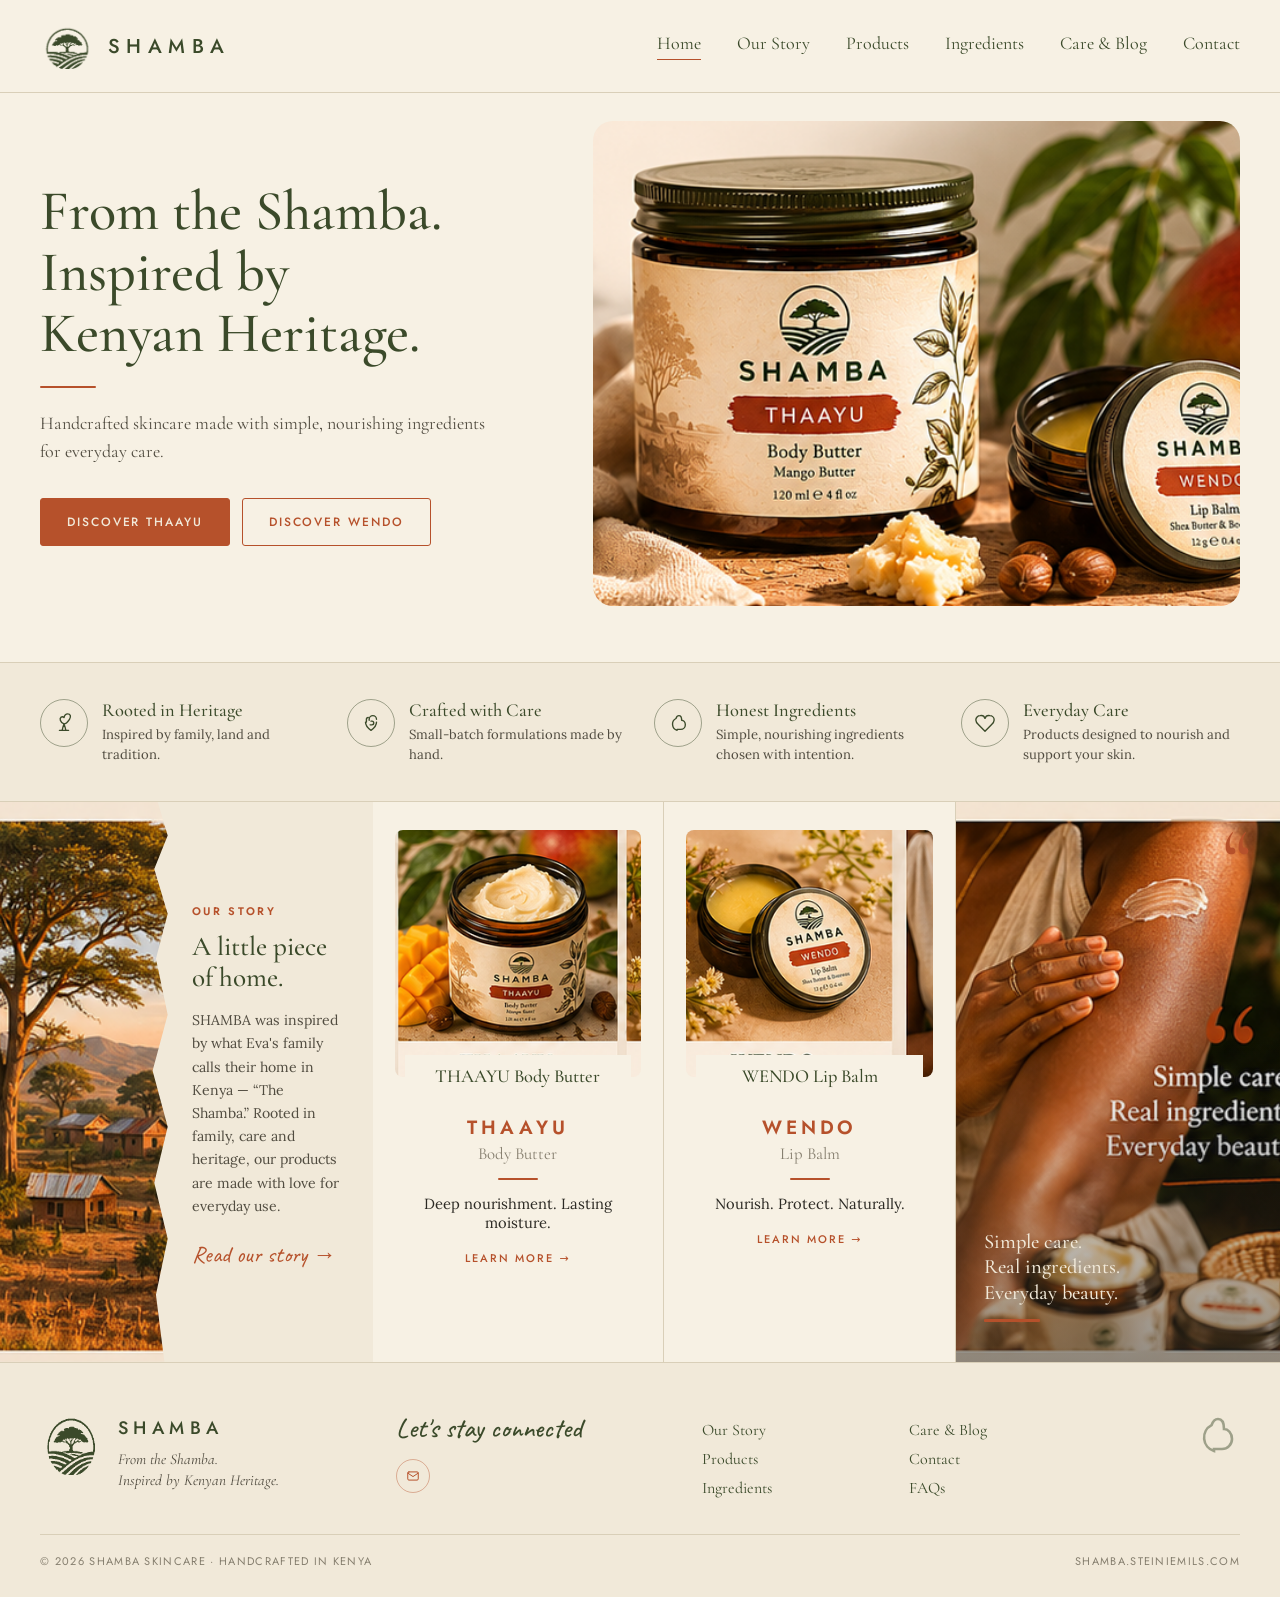
==== commit 5d26c781: "Fix garbled punctuation by using UTF-8-safe HTML entities. Co-authored-by: Cursor <cursoragent@curso" ====
--- a/index.html
+++ b/index.html
@@ -3,10 +3,10 @@
 <head>
   <meta charset="utf-8">
   <meta name="viewport" content="width=device-width, initial-scale=1">
-  <title>SHAMBA � From the Shamba. Inspired by Kenyan Heritage.</title>
+  <title>SHAMBA &mdash; From the Shamba. Inspired by Kenyan Heritage.</title>
   <meta name="description" content="Handcrafted skincare made with simple, nourishing ingredients for everyday care.">
   <link rel="canonical" href="https://shamba.steiniemils.com/">
-  <meta property="og:title" content="SHAMBA � From the Shamba. Inspired by Kenyan Heritage.">
+  <meta property="og:title" content="SHAMBA &mdash; From the Shamba. Inspired by Kenyan Heritage.">
   <meta property="og:description" content="Handcrafted skincare made with simple, nourishing ingredients for everyday care.">
   <meta property="og:image" content="https://shamba.steiniemils.com/assets/hero.jpg">
   <meta property="og:url" content="https://shamba.steiniemils.com/">
@@ -102,8 +102,8 @@
         <div class="story-copy">
           <p class="eyebrow">Our Story</p>
           <h2>A little piece of home.</h2>
-          <p>SHAMBA was inspired by what Eva�s family calls their home in Kenya � �The Shamba.� Rooted in family, care and heritage, our products are made with love for everyday use.</p>
-          <a class="script-link" href="story.html">Read our story ?</a>
+          <p>SHAMBA was inspired by what Eva's family calls their home in Kenya &mdash; &ldquo;The Shamba.&rdquo; Rooted in family, care and heritage, our products are made with love for everyday use.</p>
+          <a class="script-link" href="story.html">Read our story &rarr;</a>
         </div>
       </article>
 
@@ -116,7 +116,7 @@
         <p class="product-kind">Body Butter</p>
         <div class="rule rule-center" aria-hidden="true"></div>
         <p class="product-tagline">Deep nourishment. Lasting moisture.</p>
-        <a class="shop" href="thaayu.html">Learn more ?</a>
+        <a class="shop" href="thaayu.html">Learn more &rarr;</a>
       </article>
 
       <article class="product" id="wendo">
@@ -128,13 +128,13 @@
         <p class="product-kind">Lip Balm</p>
         <div class="rule rule-center" aria-hidden="true"></div>
         <p class="product-tagline">Nourish. Protect. Naturally.</p>
-        <a class="shop" href="wendo.html">Learn more ?</a>
+        <a class="shop" href="wendo.html">Learn more &rarr;</a>
       </article>
 
       <figure class="quote-panel">
         <img src="assets/lifestyle-model.jpg" alt="Applying SHAMBA cream, wearing a gold Africa pendant">
         <figcaption>
-          <span class="quote-mark" aria-hidden="true">�</span>
+          <span class="quote-mark" aria-hidden="true">&ldquo;</span>
           <p>Simple care.<br>Real ingredients.<br>Everyday beauty.</p>
           <span class="rule" aria-hidden="true"></span>
         </figcaption>
@@ -153,9 +153,9 @@
       </div>
 
       <div>
-        <h2 class="footer-script">Let�s stay connected</h2>
+        <h2 class="footer-script">Let's stay connected</h2>
         <div class="social">
-          <a href="mailto:hello@shambaskincare.com" aria-label="Email SHAMBA">
+          <a href="mailto:shamba@shamba.com" aria-label="Email SHAMBA">
             <svg viewBox="0 0 24 24"><rect x="3" y="5" width="18" height="14" rx="2" /><path d="m3 7 9 6 9-6" /></svg>
           </a>
         </div>
@@ -178,7 +178,7 @@
     </div>
 
     <div class="footer-bottom">
-      <p>� 2026 SHAMBA Skincare � Handcrafted in Kenya</p>
+      <p>&copy; 2026 SHAMBA Skincare &middot; Handcrafted in Kenya</p>
       <p><a href="https://shamba.steiniemils.com">shamba.steiniemils.com</a></p>
     </div>
   </footer>
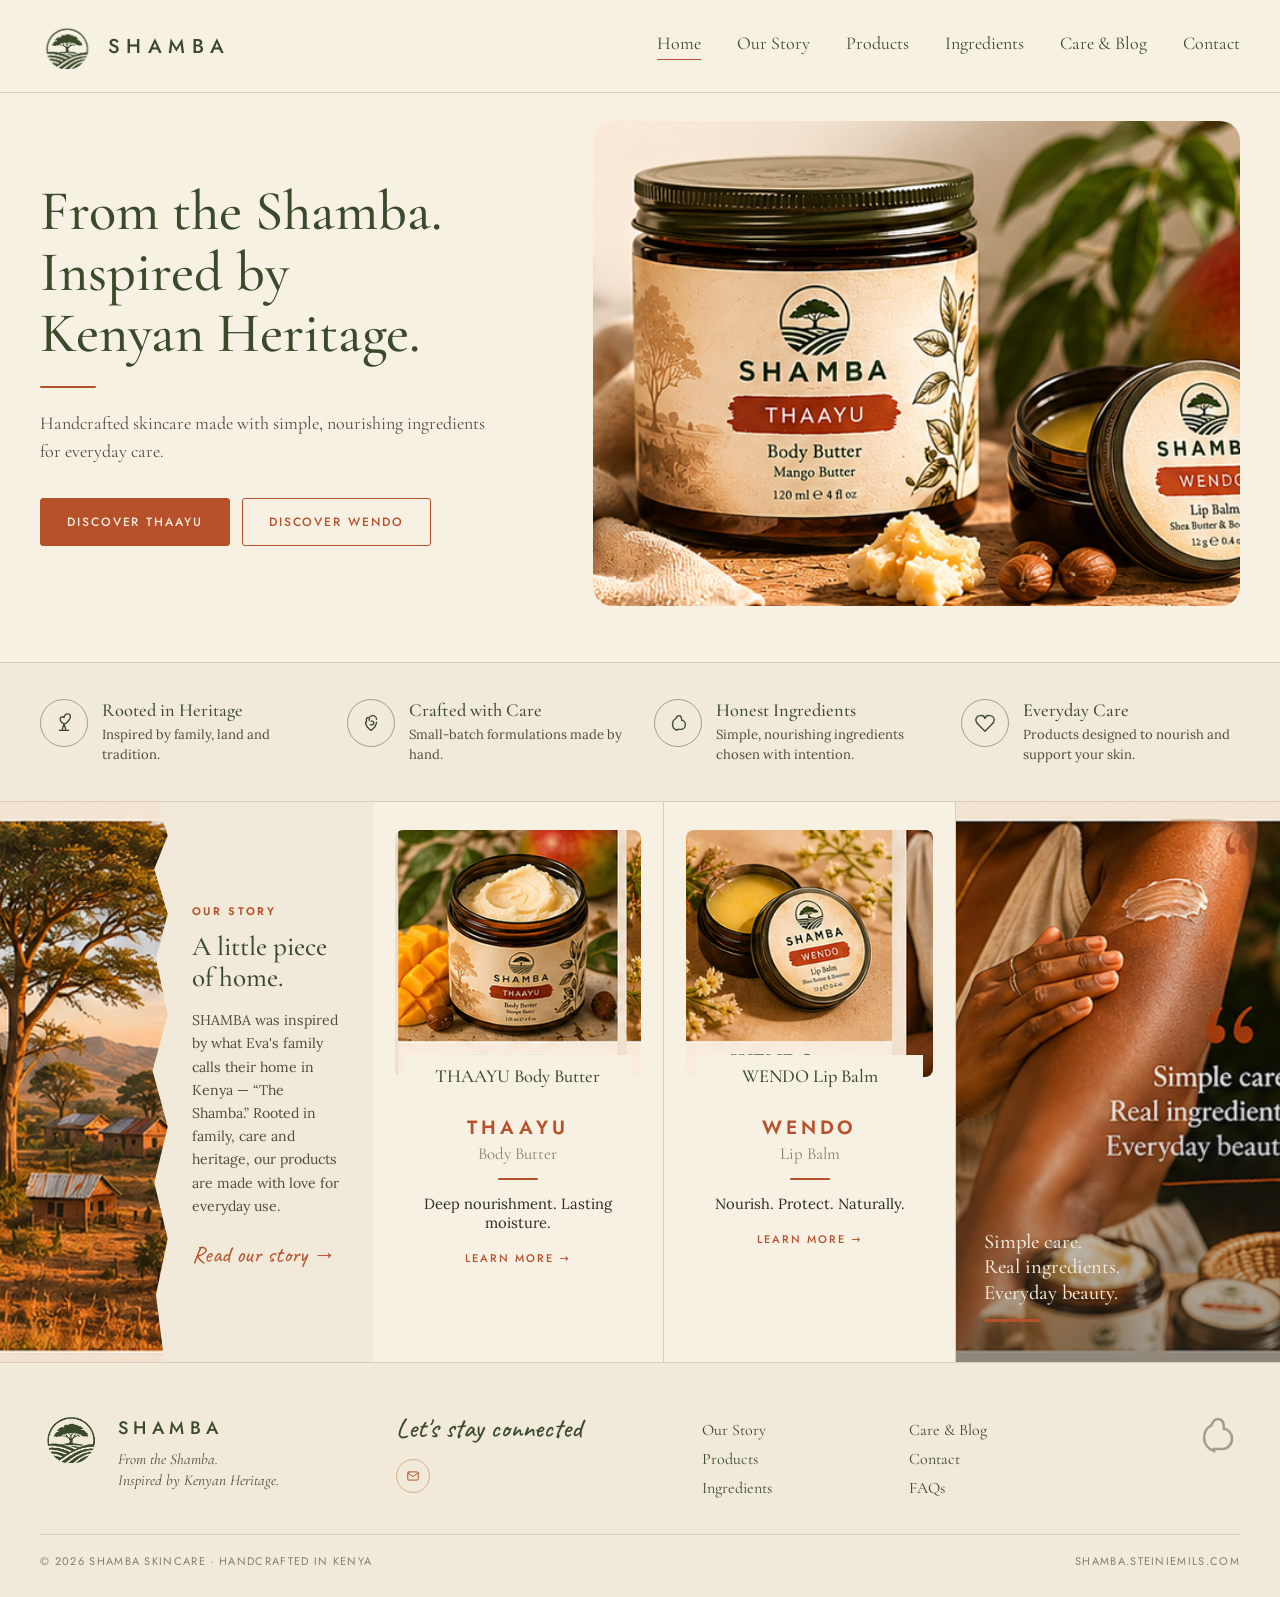
==== commit 4078a5b9: "Stack the layout on phones so the site is readable and tappable. Co-authored-by: Cursor <cursoragent" ====
--- a/index.html
+++ b/index.html
@@ -2,7 +2,7 @@
 <html lang="en">
 <head>
   <meta charset="utf-8">
-  <meta name="viewport" content="width=device-width, initial-scale=1">
+  <meta name="viewport" content="width=device-width, initial-scale=1, viewport-fit=cover">
   <title>SHAMBA &mdash; From the Shamba. Inspired by Kenyan Heritage.</title>
   <meta name="description" content="Handcrafted skincare made with simple, nourishing ingredients for everyday care.">
   <link rel="canonical" href="https://shamba.steiniemils.com/">
@@ -14,7 +14,7 @@
   <link rel="preconnect" href="https://fonts.googleapis.com">
   <link rel="preconnect" href="https://fonts.gstatic.com" crossorigin>
   <link href="https://fonts.googleapis.com/css2?family=Caveat:wght@500;600&family=Cormorant+Garamond:ital,wght@0,400;0,500;0,600;1,400&family=Jost:wght@400;500;600&family=Lora:ital,wght@0,400;0,500;1,400&display=swap" rel="stylesheet">
-  <link rel="stylesheet" href="styles.css">
+  <link rel="stylesheet" href="styles.css?v=2">
   <link rel="icon" href="assets/favicon.png" type="image/png">
   <link rel="icon" href="assets/favicon-32.png" type="image/png" sizes="32x32">
   <link rel="apple-touch-icon" href="assets/apple-touch-icon.png">
@@ -27,10 +27,10 @@
         <img src="assets/logo-mark.png" alt="SHAMBA" width="56" height="56">
         <span>SHAMBA</span>
       </a>
-      <button class="nav-toggle" type="button" aria-label="Open menu" aria-expanded="false">
+      <button class="nav-toggle" type="button" aria-label="Open menu" aria-expanded="false" aria-controls="site-nav">
         <span></span><span></span><span></span>
       </button>
-      <nav class="nav-links" aria-label="Primary">
+      <nav class="nav-links" id="site-nav" aria-label="Primary">
         <a href="index.html" data-nav="home">Home</a>
         <a href="story.html" data-nav="story">Our Story</a>
         <a href="index.html#products" data-nav="products">Products</a>
@@ -183,6 +183,6 @@
     </div>
   </footer>
 
-  <script src="script.js"></script>
+  <script src="script.js?v=2"></script>
 </body>
 </html>
--- a/styles.css
+++ b/styles.css
@@ -22,7 +22,11 @@
 *::before,
 *::after { box-sizing: border-box; }
 
-html { scroll-behavior: smooth; }
+html {
+  scroll-behavior: smooth;
+  overflow-x: clip;
+  -webkit-text-size-adjust: 100%;
+}
 
 body {
   margin: 0;
@@ -30,11 +34,17 @@
   color: var(--ink);
   font-family: var(--font-body);
   -webkit-font-smoothing: antialiased;
-}
-
-img { display: block; max-width: 100%; }
+  overflow-x: clip;
+}
+
+html.nav-open,
+body.nav-open { overflow: hidden; }
+
+img { display: block; max-width: 100%; height: auto; }
 a { color: inherit; }
 button, input, textarea { font: inherit; }
+
+a, button { touch-action: manipulation; }
 
 .skip {
   position: absolute;
@@ -176,6 +186,7 @@
   display: inline-flex;
   align-items: center;
   justify-content: center;
+  min-height: 44px;
   padding: 14px 26px;
   border-radius: 3px;
   font-family: var(--font-sans);
@@ -697,11 +708,13 @@
 
 .contact-form input,
 .contact-form textarea {
+  width: 100%;
   padding: 12px 14px;
   border: 1px solid var(--line);
   border-radius: 4px;
   background: var(--paper);
   color: var(--ink);
+  font-size: 16px;
 }
 
 .contact-form textarea { min-height: 140px; resize: vertical; }
@@ -725,9 +738,28 @@
   .features { padding: 32px 40px; }
 }
 
-@media (max-width: 780px) {
-  .nav { padding: 16px 20px; }
-  .nav-toggle { display: block; margin-left: auto; }
+@media (max-width: 900px) {
+  .nav {
+    padding: 12px max(16px, env(safe-area-inset-right)) 12px max(16px, env(safe-area-inset-left));
+  }
+
+  .brand img { width: 44px; height: 44px; }
+
+  .brand span {
+    font-size: 16px;
+    letter-spacing: 0.2em;
+  }
+
+  .nav-toggle {
+    display: grid;
+    place-items: center;
+    margin-left: auto;
+    width: 44px;
+    height: 44px;
+    flex-shrink: 0;
+    z-index: 21;
+  }
+
   .nav-links {
     display: none;
     position: absolute;
@@ -736,28 +768,107 @@
     right: 0;
     flex-direction: column;
     gap: 0;
+    max-height: min(70vh, calc(100dvh - 72px));
+    overflow: auto;
     background: var(--cream-light);
-    padding: 8px 20px 16px;
+    padding: 8px max(20px, env(safe-area-inset-right)) 20px max(20px, env(safe-area-inset-left));
     z-index: 20;
     border-bottom: 1px solid var(--line);
   }
+
   .nav-links.is-open { display: flex; }
-  .nav-links a { padding: 12px 0; }
+
+  .nav-links a {
+    padding: 14px 0;
+    min-height: 44px;
+    font-size: 20px;
+  }
+
   .hero,
-  .page,
-  .page-wide { padding-left: 20px; padding-right: 20px; }
-  .hero { padding-top: 16px; padding-bottom: 36px; }
-  .hero-media img { min-height: 280px; }
+  .showcase,
   .features,
   .footer-inner,
   .story,
   .product-detail { grid-template-columns: 1fr; }
-  .story-photo { clip-path: none; min-height: 240px; }
-  .features { padding: 28px 20px; }
-  .product { border-right: 0; border-bottom: 1px solid var(--line); }
-  .footer { padding: 36px 20px 20px; }
+
+  .story,
+  .quote-panel { grid-column: auto; }
+
+  .hero,
+  .page,
+  .page-wide {
+    padding-left: max(20px, env(safe-area-inset-left));
+    padding-right: max(20px, env(safe-area-inset-right));
+  }
+
+  .hero {
+    gap: 24px;
+    padding-top: 16px;
+    padding-bottom: 32px;
+  }
+
+  .hero-copy h1 {
+    font-size: clamp(2.15rem, 9vw, 2.75rem);
+  }
+
+  .hero-copy p { margin-bottom: 24px; }
+
+  .hero-actions { flex-direction: column; align-items: stretch; }
+
+  .hero-actions .btn { width: 100%; }
+
+  .hero-media img {
+    min-height: 0;
+    height: auto;
+    aspect-ratio: 4 / 3;
+  }
+
+  .showcase { min-height: 0; }
+
+  .story-copy { padding: 28px 20px 32px; }
+
+  .story-photo {
+    clip-path: none;
+    min-height: 220px;
+    height: 240px;
+  }
+
+  .quote-panel img {
+    min-height: 320px;
+    height: 360px;
+  }
+
+  .features { padding: 24px max(20px, env(safe-area-inset-left)); gap: 20px; }
+
+  .product {
+    border-right: 0;
+    border-bottom: 1px solid var(--line);
+    padding: 28px 20px 32px;
+  }
+
+  .product:last-of-type { border-bottom: 0; }
+
+  .facts li {
+    flex-direction: column;
+    align-items: flex-start;
+    gap: 4px;
+  }
+
+  .page,
+  .page-wide { padding-top: 32px; padding-bottom: 64px; }
+
+  .footer {
+    padding: 32px max(20px, env(safe-area-inset-right)) 20px max(20px, env(safe-area-inset-left));
+  }
+
   .footer-leaf { display: none; }
-  .footer-bottom { flex-direction: column; }
+
+  .footer-bottom {
+    flex-direction: column;
+    text-align: left;
+  }
+
+  .footer li a { display: inline-block; padding: 6px 0; min-height: 44px; }
 }
 
 @media (prefers-reduced-motion: reduce) {
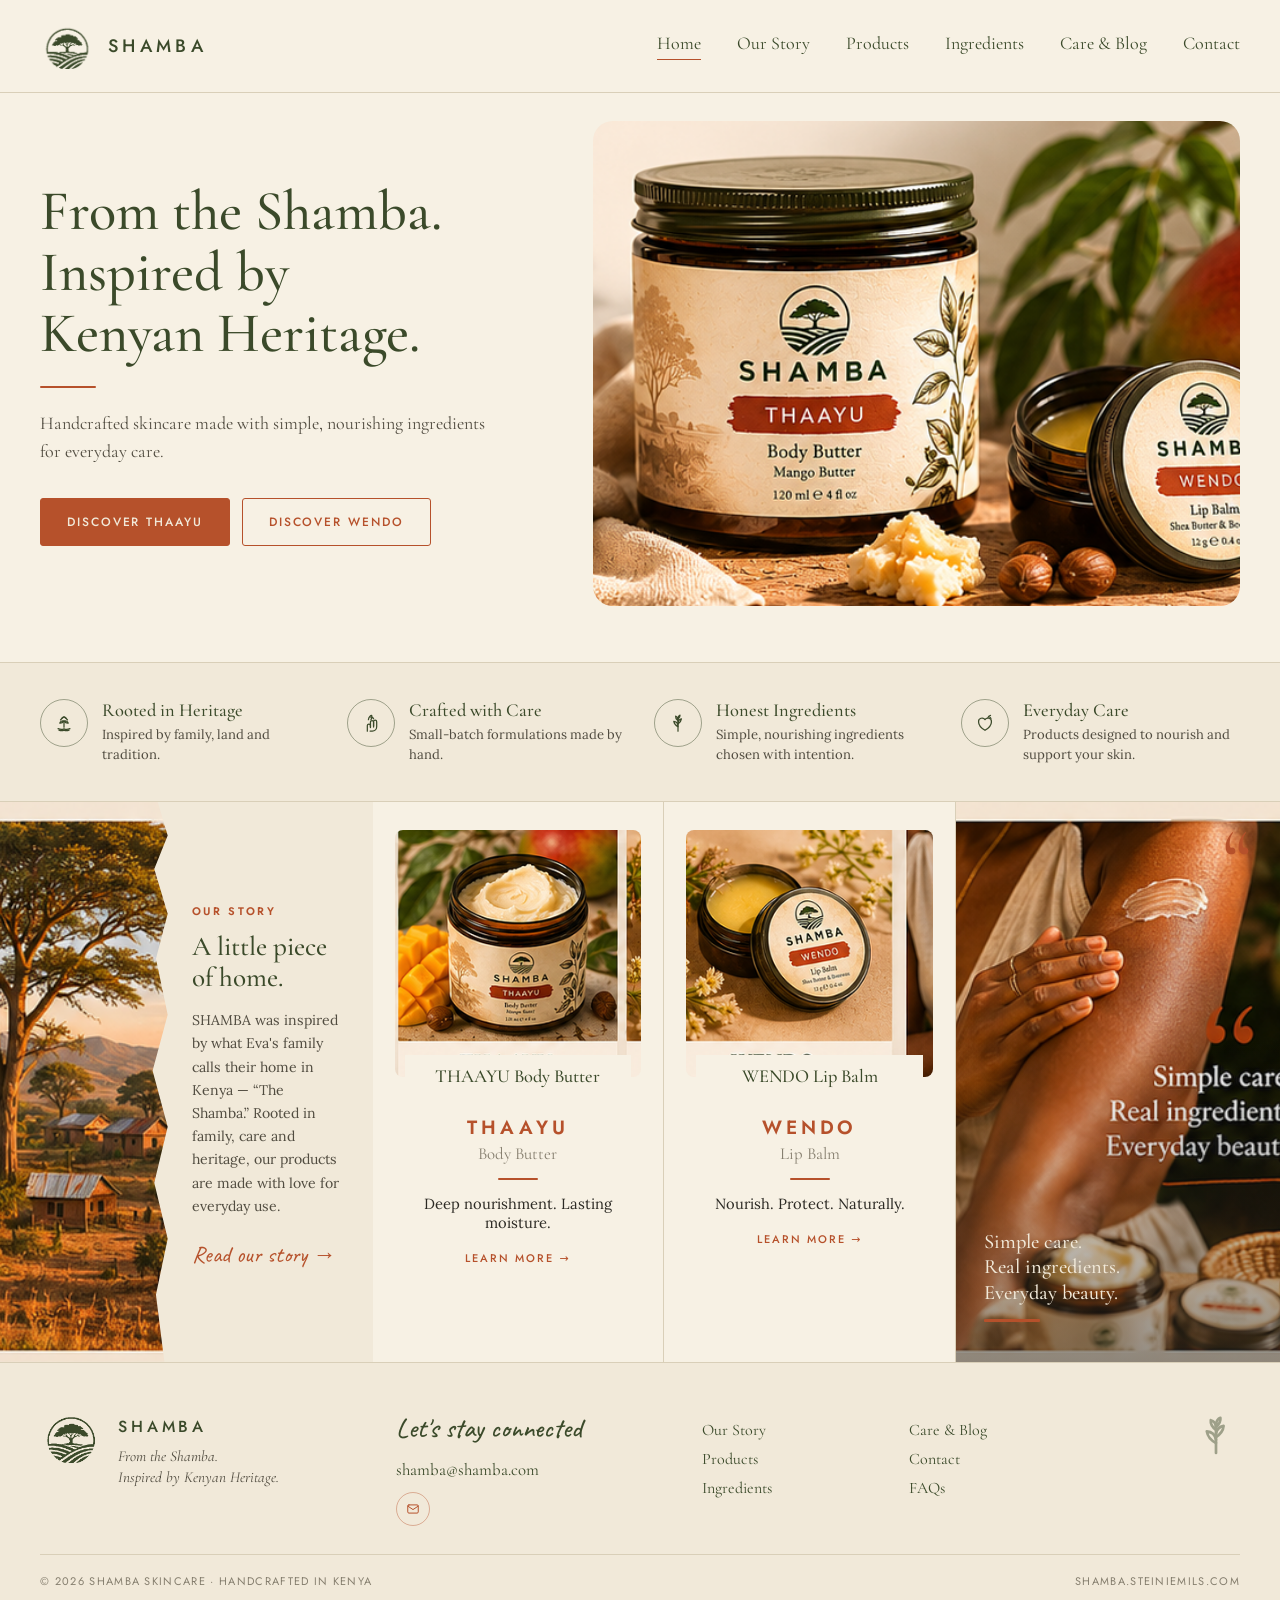
==== commit e54fd1b1: "Finish the five review items: photos, inbox, wordmark, and botanical marks. Co-authored-by: Cursor <" ====
--- a/index.html
+++ b/index.html
@@ -14,7 +14,7 @@
   <link rel="preconnect" href="https://fonts.googleapis.com">
   <link rel="preconnect" href="https://fonts.gstatic.com" crossorigin>
   <link href="https://fonts.googleapis.com/css2?family=Caveat:wght@500;600&family=Cormorant+Garamond:ital,wght@0,400;0,500;0,600;1,400&family=Jost:wght@400;500;600&family=Lora:ital,wght@0,400;0,500;1,400&display=swap" rel="stylesheet">
-  <link rel="stylesheet" href="styles.css?v=2">
+  <link rel="stylesheet" href="styles.css?v=3">
   <link rel="icon" href="assets/favicon.png" type="image/png">
   <link rel="icon" href="assets/favicon-32.png" type="image/png" sizes="32x32">
   <link rel="apple-touch-icon" href="assets/apple-touch-icon.png">
@@ -25,7 +25,7 @@
     <header class="nav">
       <a class="brand" href="index.html">
         <img src="assets/logo-mark.png" alt="SHAMBA" width="56" height="56">
-        <span>SHAMBA</span>
+        <span class="wordmark">SHAMBA</span>
       </a>
       <button class="nav-toggle" type="button" aria-label="Open menu" aria-expanded="false" aria-controls="site-nav">
         <span></span><span></span><span></span>
@@ -60,7 +60,7 @@
     <section class="features" aria-label="Brand promises">
       <div class="feature">
         <span class="feature-icon" aria-hidden="true">
-          <svg viewBox="0 0 24 24"><path d="M7 20h10" /><path d="M10 20c.5-3 2-7 2-7s1.5 4 2 7" /><path d="M12 13s-3-1-4-4 2-5 4-3c0 0 1-4 4-4s4 3 2 6-4 5-6 5Z" /></svg>
+          <img src="assets/icons/tree.svg" alt="" width="22" height="22">
         </span>
         <div>
           <h2>Rooted in Heritage</h2>
@@ -69,7 +69,7 @@
       </div>
       <div class="feature">
         <span class="feature-icon" aria-hidden="true">
-          <svg viewBox="0 0 24 24"><path d="M11 14h2a2 2 0 0 0 0-4h-1" /><path d="M18 8a4 4 0 0 0-8 0v1" /><path d="M6 11c0 4 3 7 6 9 3-2 6-5 6-9" /><path d="M7 11V8a2 2 0 0 1 2-2" /></svg>
+          <img src="assets/icons/hand-leaf.svg" alt="" width="22" height="22">
         </span>
         <div>
           <h2>Crafted with Care</h2>
@@ -78,7 +78,7 @@
       </div>
       <div class="feature">
         <span class="feature-icon" aria-hidden="true">
-          <svg viewBox="0 0 24 24"><path d="M11 20A7 7 0 0 1 9.8 7.1C10.4 5.3 11.5 4 13 4c2.5 0 3 3 3 5 2 0 4 2 4 5a5 5 0 0 1-5 5h-4Z" /></svg>
+          <img src="assets/icons/sprig.svg" alt="" width="22" height="22">
         </span>
         <div>
           <h2>Honest Ingredients</h2>
@@ -87,7 +87,7 @@
       </div>
       <div class="feature">
         <span class="feature-icon" aria-hidden="true">
-          <svg viewBox="0 0 24 24"><path d="M19 14c1.5-1.4 3-3.1 3-5.3A4.7 4.7 0 0 0 17.3 4 4.5 4.5 0 0 0 12 7a4.5 4.5 0 0 0-5.3-3A4.7 4.7 0 0 0 2 8.7C2 10.9 3.5 12.6 5 14l7 7Z" /></svg>
+          <img src="assets/icons/heart-vine.svg" alt="" width="22" height="22">
         </span>
         <div>
           <h2>Everyday Care</h2>
@@ -147,13 +147,14 @@
       <div class="footer-brand">
         <img src="assets/logo-mark.png" alt="" width="64" height="64">
         <div>
-          <p class="footer-name">SHAMBA</p>
+          <p class="footer-name wordmark">SHAMBA</p>
           <p class="footer-tag">From the Shamba.<br>Inspired by Kenyan Heritage.</p>
         </div>
       </div>
 
       <div>
         <h2 class="footer-script">Let's stay connected</h2>
+        <p class="footer-email"><a href="mailto:shamba@shamba.com">shamba@shamba.com</a></p>
         <div class="social">
           <a href="mailto:shamba@shamba.com" aria-label="Email SHAMBA">
             <svg viewBox="0 0 24 24"><rect x="3" y="5" width="18" height="14" rx="2" /><path d="m3 7 9 6 9-6" /></svg>
@@ -173,7 +174,7 @@
       </ul>
 
       <div class="footer-leaf" aria-hidden="true">
-        <svg viewBox="0 0 24 24"><path d="M11 20A7 7 0 0 1 9.8 7.1C10.4 5.3 11.5 4 13 4c2.5 0 3 3 3 5 2 0 4 2 4 5a5 5 0 0 1-5 5h-4Z" /></svg>
+        <img src="assets/icons/sprig.svg" alt="" width="48" height="48">
       </div>
     </div>
 
--- a/styles.css
+++ b/styles.css
@@ -90,12 +90,18 @@
 
 .brand img { width: 56px; height: 56px; object-fit: contain; }
 
+.wordmark,
+.brand span,
+.footer-name {
+  font-family: var(--font-sans);
+  font-weight: 500;
+  letter-spacing: 0.24em;
+  text-transform: uppercase;
+  color: var(--olive);
+}
+
 .brand span {
-  font-family: var(--font-sans);
-  font-weight: 500;
-  font-size: 20px;
-  letter-spacing: 0.32em;
-  color: var(--olive);
+  font-size: 18px;
 }
 
 .nav-links {
@@ -257,14 +263,10 @@
   place-items: center;
 }
 
-.feature-icon svg {
+.feature-icon svg,
+.feature-icon img {
   width: 22px;
   height: 22px;
-  fill: none;
-  stroke: currentColor;
-  stroke-width: 1.5;
-  stroke-linecap: round;
-  stroke-linejoin: round;
 }
 
 .feature h2 {
@@ -488,12 +490,21 @@
 
 .footer-name {
   margin: 4px 0 8px;
-  font-family: var(--font-sans);
-  font-size: 18px;
-  font-weight: 500;
-  letter-spacing: 0.3em;
-  color: var(--olive);
-}
+  font-size: 16px;
+}
+
+.footer-email {
+  margin: 0 0 12px;
+  font-family: var(--font-serif);
+  font-size: 1.05rem;
+}
+
+.footer-email a {
+  color: var(--olive);
+  text-decoration: none;
+}
+
+.footer-email a:hover { color: var(--terracotta); }
 
 .footer-tag {
   margin: 0;
@@ -562,12 +573,10 @@
   opacity: 0.45;
 }
 
-.footer-leaf svg {
+.footer-leaf svg,
+.footer-leaf img {
   width: 48px;
   height: 48px;
-  fill: none;
-  stroke: currentColor;
-  stroke-width: 1.3;
 }
 
 .footer-bottom {
@@ -649,9 +658,73 @@
 
 .product-detail img {
   width: 100%;
+  aspect-ratio: 1;
   border-radius: 12px;
   object-fit: cover;
-}
+  object-position: top center;
+}
+
+.page-photo {
+  margin: 8px 0 32px;
+  border-radius: 14px;
+  overflow: hidden;
+  background: var(--cream);
+}
+
+.page-photo img {
+  width: 100%;
+  aspect-ratio: 16 / 9;
+  object-fit: cover;
+}
+
+.page-photo-tall img { aspect-ratio: 4 / 5; }
+
+.ingredient-list {
+  display: grid;
+  gap: 22px;
+  margin: 36px 0 28px;
+}
+
+.ingredient {
+  display: grid;
+  grid-template-columns: 56px 1fr;
+  gap: 16px;
+  align-items: start;
+}
+
+.ingredient h2,
+.page .ingredient h2 { margin: 0 0 6px; }
+
+.ingredient p { margin: 0; }
+
+.ingredient-mark {
+  width: 56px;
+  height: 56px;
+  border: 1px solid rgba(59, 74, 42, 0.45);
+  border-radius: 50%;
+  display: grid;
+  place-items: center;
+  color: var(--olive);
+}
+
+.ingredient-mark img {
+  width: 28px;
+  height: 28px;
+}
+
+.contact-address {
+  margin: 8px 0 20px;
+  font-family: var(--font-serif);
+  font-size: clamp(1.4rem, 3vw, 1.9rem);
+  color: var(--olive);
+}
+
+.contact-address a {
+  color: inherit;
+  text-decoration: none;
+}
+
+.contact-address a:hover { color: var(--terracotta); }
 
 .facts {
   list-style: none;
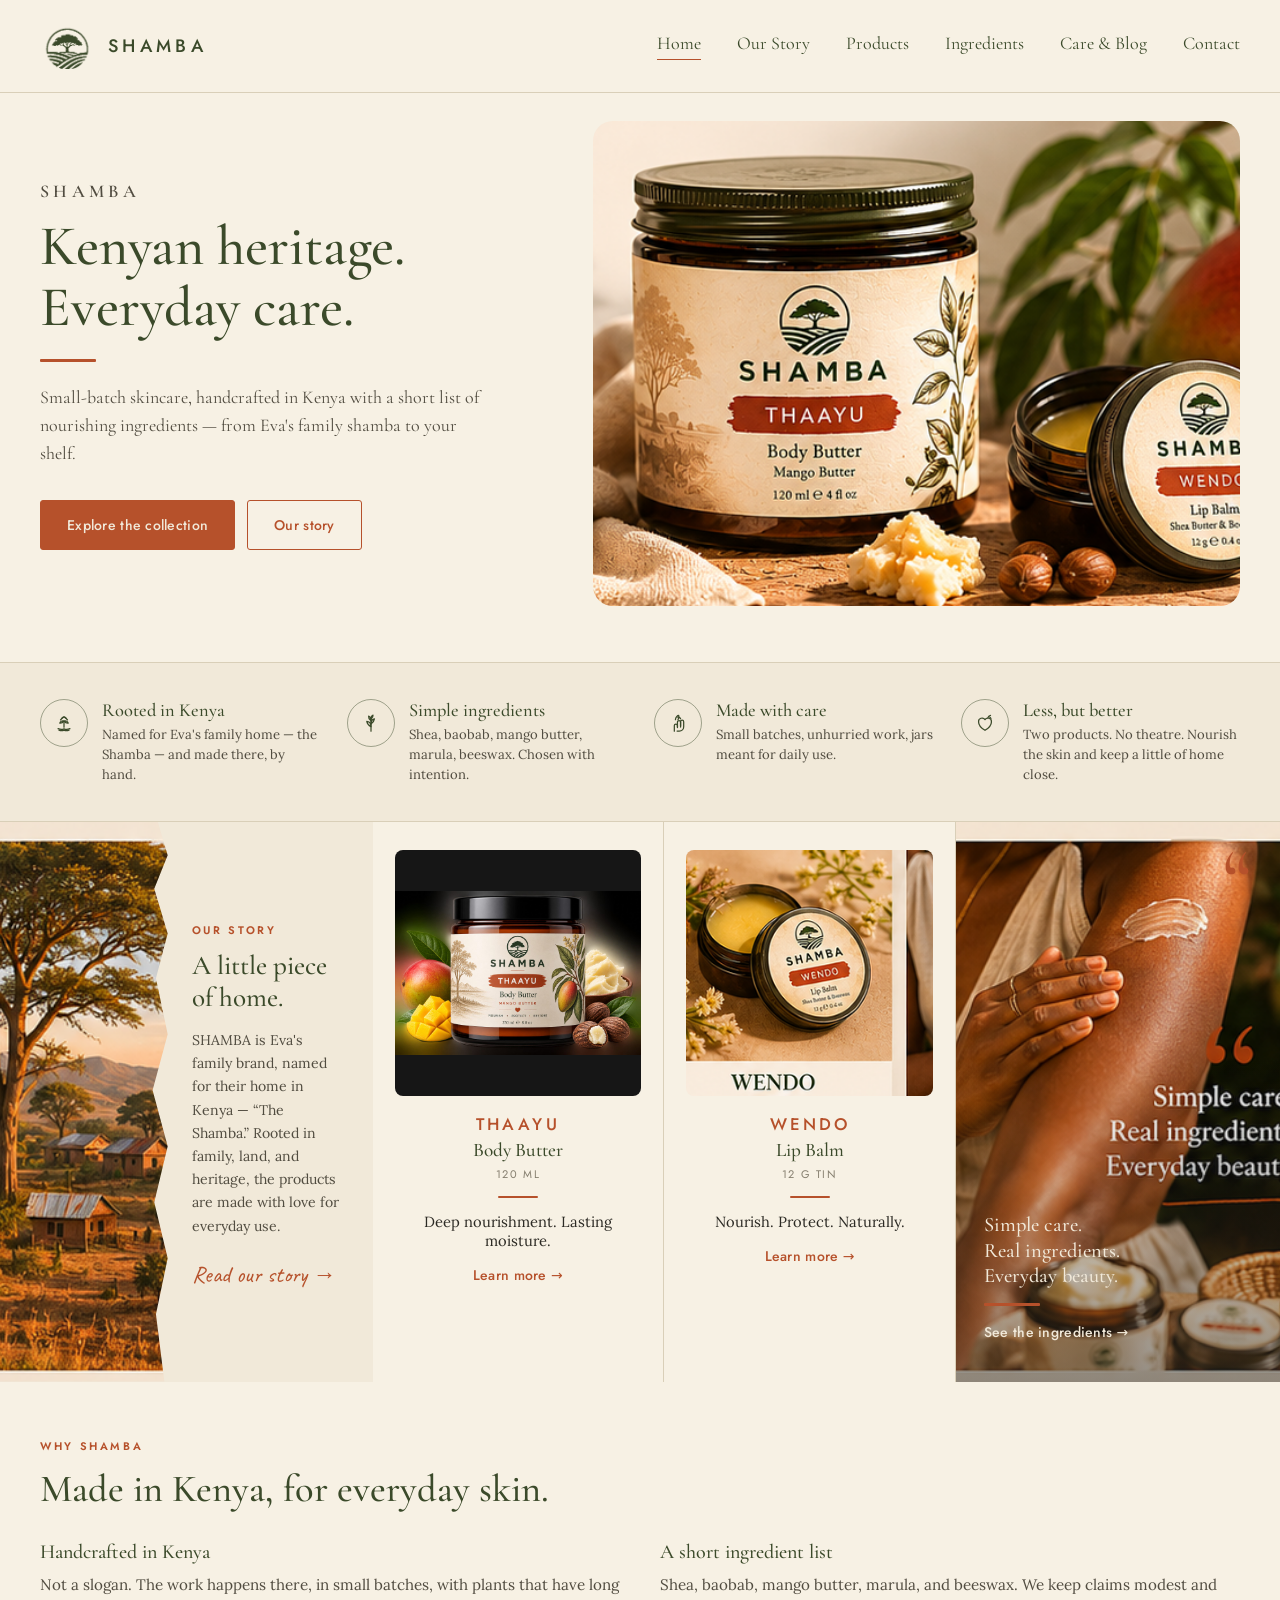
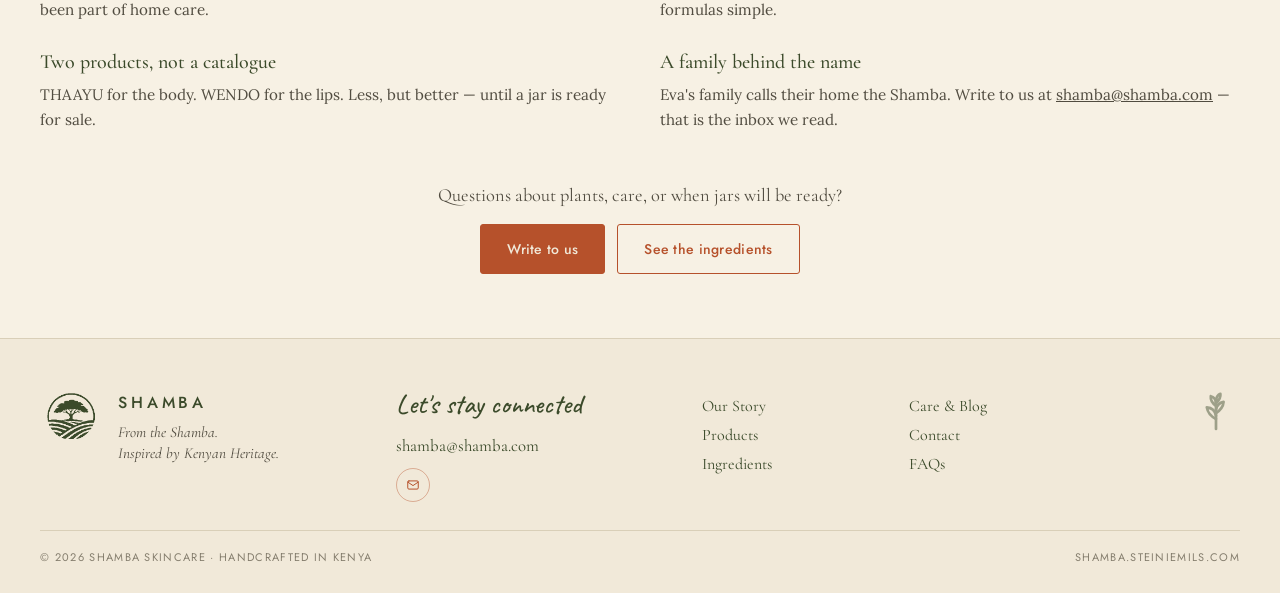
==== commit 1db51196: "Ship the friend-review change list with fuller product pages and studio stills. Co-authored-by: Curs" ====
--- a/index.html
+++ b/index.html
@@ -3,18 +3,18 @@
 <head>
   <meta charset="utf-8">
   <meta name="viewport" content="width=device-width, initial-scale=1, viewport-fit=cover">
-  <title>SHAMBA &mdash; From the Shamba. Inspired by Kenyan Heritage.</title>
-  <meta name="description" content="Handcrafted skincare made with simple, nourishing ingredients for everyday care.">
+  <title>SHAMBA &mdash; Kenyan-inspired natural skincare</title>
+  <meta name="description" content="Handcrafted in Kenya. THAAYU body butter (120 ml) and WENDO lip balm (12 g) made with simple, nourishing ingredients.">
   <link rel="canonical" href="https://shamba.steiniemils.com/">
-  <meta property="og:title" content="SHAMBA &mdash; From the Shamba. Inspired by Kenyan Heritage.">
-  <meta property="og:description" content="Handcrafted skincare made with simple, nourishing ingredients for everyday care.">
+  <meta property="og:title" content="SHAMBA &mdash; Kenyan-inspired natural skincare">
+  <meta property="og:description" content="Handcrafted in Kenya. Simple ingredients. Small-batch care from Eva's family shamba.">
   <meta property="og:image" content="https://shamba.steiniemils.com/assets/hero.jpg">
   <meta property="og:url" content="https://shamba.steiniemils.com/">
   <meta property="og:type" content="website">
   <link rel="preconnect" href="https://fonts.googleapis.com">
   <link rel="preconnect" href="https://fonts.gstatic.com" crossorigin>
   <link href="https://fonts.googleapis.com/css2?family=Caveat:wght@500;600&family=Cormorant+Garamond:ital,wght@0,400;0,500;0,600;1,400&family=Jost:wght@400;500;600&family=Lora:ital,wght@0,400;0,500;1,400&display=swap" rel="stylesheet">
-  <link rel="stylesheet" href="styles.css?v=3">
+  <link rel="stylesheet" href="styles.css?v=4">
   <link rel="icon" href="assets/favicon.png" type="image/png">
   <link rel="icon" href="assets/favicon-32.png" type="image/png" sizes="32x32">
   <link rel="apple-touch-icon" href="assets/apple-touch-icon.png">
@@ -24,7 +24,7 @@
   <div class="nav-bar">
     <header class="nav">
       <a class="brand" href="index.html">
-        <img src="assets/logo-mark.png" alt="SHAMBA" width="56" height="56">
+        <img src="assets/logo-mark.png" alt="" width="56" height="56">
         <span class="wordmark">SHAMBA</span>
       </a>
       <button class="nav-toggle" type="button" aria-label="Open menu" aria-expanded="false" aria-controls="site-nav">
@@ -44,27 +44,37 @@
   <main id="main">
     <section class="hero">
       <div class="hero-copy">
-        <h1>From the Shamba.<br>Inspired by<br>Kenyan Heritage.</h1>
+        <p class="eyebrow">SHAMBA</p>
+        <h1>Kenyan heritage.<br>Everyday care.</h1>
         <div class="rule" aria-hidden="true"></div>
-        <p>Handcrafted skincare made with simple, nourishing ingredients for everyday care.</p>
+        <p>Small-batch skincare, handcrafted in Kenya with a short list of nourishing ingredients &mdash; from Eva's family shamba to your shelf.</p>
         <div class="hero-actions">
-          <a class="btn btn-fill" href="thaayu.html">Discover Thaayu</a>
-          <a class="btn btn-ghost" href="wendo.html">Discover Wendo</a>
+          <a class="btn btn-fill" href="#products">Explore the collection</a>
+          <a class="btn btn-ghost" href="story.html">Our story</a>
         </div>
       </div>
       <div class="hero-media">
-        <img src="assets/hero.jpg" alt="THAAYU body butter and WENDO lip balm styled with mango, shea butter, and leaves">
-      </div>
-    </section>
-
-    <section class="features" aria-label="Brand promises">
+        <img src="assets/hero.jpg" alt="THAAYU body butter jar and WENDO lip balm tin styled with mango, shea butter, and leaves" width="1200" height="900" fetchpriority="high" decoding="async">
+      </div>
+    </section>
+
+    <section class="features" aria-label="SHAMBA principles">
       <div class="feature">
         <span class="feature-icon" aria-hidden="true">
           <img src="assets/icons/tree.svg" alt="" width="22" height="22">
         </span>
         <div>
-          <h2>Rooted in Heritage</h2>
-          <p>Inspired by family, land and tradition.</p>
+          <h2>Rooted in Kenya</h2>
+          <p>Named for Eva's family home &mdash; the Shamba &mdash; and made there, by hand.</p>
+        </div>
+      </div>
+      <div class="feature">
+        <span class="feature-icon" aria-hidden="true">
+          <img src="assets/icons/sprig.svg" alt="" width="22" height="22">
+        </span>
+        <div>
+          <h2>Simple ingredients</h2>
+          <p>Shea, baobab, mango butter, marula, beeswax. Chosen with intention.</p>
         </div>
       </div>
       <div class="feature">
@@ -72,17 +82,8 @@
           <img src="assets/icons/hand-leaf.svg" alt="" width="22" height="22">
         </span>
         <div>
-          <h2>Crafted with Care</h2>
-          <p>Small-batch formulations made by hand.</p>
-        </div>
-      </div>
-      <div class="feature">
-        <span class="feature-icon" aria-hidden="true">
-          <img src="assets/icons/sprig.svg" alt="" width="22" height="22">
-        </span>
-        <div>
-          <h2>Honest Ingredients</h2>
-          <p>Simple, nourishing ingredients chosen with intention.</p>
+          <h2>Made with care</h2>
+          <p>Small batches, unhurried work, jars meant for daily use.</p>
         </div>
       </div>
       <div class="feature">
@@ -90,30 +91,31 @@
           <img src="assets/icons/heart-vine.svg" alt="" width="22" height="22">
         </span>
         <div>
-          <h2>Everyday Care</h2>
-          <p>Products designed to nourish and support your skin.</p>
-        </div>
-      </div>
-    </section>
-
-    <section class="showcase" id="products">
+          <h2>Less, but better</h2>
+          <p>Two products. No theatre. Nourish the skin and keep a little of home close.</p>
+        </div>
+      </div>
+    </section>
+
+    <section class="showcase" id="products" aria-labelledby="collection-heading">
+      <h2 class="visually-hidden" id="collection-heading">The collection</h2>
       <article class="story" id="story">
-        <img class="story-photo" src="assets/story-landscape.jpg" alt="Sunset over a Kenyan landscape with acacia trees and homesteads">
+        <img class="story-photo" src="assets/story-landscape.jpg" alt="Sunset over a Kenyan landscape with acacia trees and homesteads" width="900" height="560" loading="lazy" decoding="async">
         <div class="story-copy">
           <p class="eyebrow">Our Story</p>
           <h2>A little piece of home.</h2>
-          <p>SHAMBA was inspired by what Eva's family calls their home in Kenya &mdash; &ldquo;The Shamba.&rdquo; Rooted in family, care and heritage, our products are made with love for everyday use.</p>
+          <p>SHAMBA is Eva's family brand, named for their home in Kenya &mdash; &ldquo;The Shamba.&rdquo; Rooted in family, land, and heritage, the products are made with love for everyday use.</p>
           <a class="script-link" href="story.html">Read our story &rarr;</a>
         </div>
       </article>
 
       <article class="product" id="thaayu">
         <div class="product-media">
-          <img src="assets/product-thaayu-open.jpg" alt="Open jar of THAAYU body butter with mango">
-          <h3>THAAYU Body Butter</h3>
+          <img class="studio" src="assets/thaayu-studio.jpg" alt="THAAYU body butter jar with mango and shea, studio still" width="1536" height="1024" loading="lazy" decoding="async">
         </div>
         <p class="product-name">THAAYU</p>
         <p class="product-kind">Body Butter</p>
+        <p class="product-size">120 ml</p>
         <div class="rule rule-center" aria-hidden="true"></div>
         <p class="product-tagline">Deep nourishment. Lasting moisture.</p>
         <a class="shop" href="thaayu.html">Learn more &rarr;</a>
@@ -121,25 +123,57 @@
 
       <article class="product" id="wendo">
         <div class="product-media">
-          <img src="assets/product-wendo.jpg" alt="Open tin of WENDO lip balm with white flowers">
-          <h3>WENDO Lip Balm</h3>
+          <img src="assets/product-wendo.jpg" alt="Open tin of WENDO lip balm with white flowers" width="800" height="800" loading="lazy" decoding="async">
         </div>
         <p class="product-name">WENDO</p>
         <p class="product-kind">Lip Balm</p>
+        <p class="product-size">12 g tin</p>
         <div class="rule rule-center" aria-hidden="true"></div>
         <p class="product-tagline">Nourish. Protect. Naturally.</p>
         <a class="shop" href="wendo.html">Learn more &rarr;</a>
       </article>
 
       <figure class="quote-panel">
-        <img src="assets/lifestyle-model.jpg" alt="Applying SHAMBA cream, wearing a gold Africa pendant">
+        <img src="assets/lifestyle-model.jpg" alt="Smoothing SHAMBA cream onto skin, wearing a gold Africa pendant" width="800" height="1000" loading="lazy" decoding="async">
         <figcaption>
           <span class="quote-mark" aria-hidden="true">&ldquo;</span>
           <p>Simple care.<br>Real ingredients.<br>Everyday beauty.</p>
           <span class="rule" aria-hidden="true"></span>
+          <a class="shop" href="ingredients.html">See the ingredients &rarr;</a>
         </figcaption>
       </figure>
     </section>
+
+    <section class="why" aria-labelledby="why-heading">
+      <p class="eyebrow">Why SHAMBA</p>
+      <h2 id="why-heading">Made in Kenya, for everyday skin.</h2>
+      <div class="why-grid">
+        <div>
+          <h3>Handcrafted in Kenya</h3>
+          <p>Not a slogan. The work happens there, in small batches, with plants that have long been part of home care.</p>
+        </div>
+        <div>
+          <h3>A short ingredient list</h3>
+          <p>Shea, baobab, mango butter, marula, and beeswax. We keep claims modest and formulas simple.</p>
+        </div>
+        <div>
+          <h3>Two products, not a catalogue</h3>
+          <p>THAAYU for the body. WENDO for the lips. Less, but better &mdash; until a jar is ready for sale.</p>
+        </div>
+        <div>
+          <h3>A family behind the name</h3>
+          <p>Eva's family calls their home the Shamba. Write to us at <a href="mailto:shamba@shamba.com">shamba@shamba.com</a> &mdash; that is the inbox we read.</p>
+        </div>
+      </div>
+    </section>
+
+    <div class="band">
+      <p>Questions about plants, care, or when jars will be ready?</p>
+      <div class="band-actions">
+        <a class="btn btn-fill" href="contact.html">Write to us</a>
+        <a class="btn btn-ghost" href="ingredients.html">See the ingredients</a>
+      </div>
+    </div>
   </main>
 
   <footer class="footer" id="contact">
--- a/styles.css
+++ b/styles.css
@@ -46,6 +46,23 @@
 
 a, button { touch-action: manipulation; }
 
+:focus-visible {
+  outline: 2px solid var(--terracotta);
+  outline-offset: 3px;
+}
+
+.visually-hidden {
+  position: absolute;
+  width: 1px;
+  height: 1px;
+  padding: 0;
+  margin: -1px;
+  overflow: hidden;
+  clip: rect(0, 0, 0, 0);
+  white-space: nowrap;
+  border: 0;
+}
+
 .skip {
   position: absolute;
   left: 12px;
@@ -156,6 +173,8 @@
   padding: 28px 40px 56px;
 }
 
+.hero-copy .eyebrow { margin-bottom: 10px; }
+
 .hero-copy h1 {
   margin: 0;
   font-family: var(--font-serif);
@@ -196,11 +215,12 @@
   padding: 14px 26px;
   border-radius: 3px;
   font-family: var(--font-sans);
-  font-size: 12px;
-  font-weight: 500;
-  letter-spacing: 0.16em;
-  text-transform: uppercase;
+  font-size: 14px;
+  font-weight: 500;
+  letter-spacing: 0.02em;
   text-decoration: none;
+  border: 0;
+  cursor: pointer;
   transition: background 140ms var(--ease), color 140ms var(--ease);
 }
 
@@ -357,7 +377,7 @@
 
 .product-media {
   position: relative;
-  margin-bottom: 36px;
+  margin-bottom: 16px;
 }
 
 .product-media img {
@@ -368,26 +388,18 @@
   border-radius: 8px;
 }
 
-.product-media h3 {
-  position: absolute;
-  left: 10px;
-  right: 10px;
-  bottom: -18px;
-  margin: 0;
-  padding: 10px 8px 8px;
-  background: var(--cream-light);
-  font-family: var(--font-serif);
-  font-size: clamp(1.15rem, 1.4vw, 1.45rem);
-  font-weight: 500;
-  color: var(--olive);
+.product-media img.studio {
+  object-fit: contain;
+  object-position: center;
+  background: #161616;
 }
 
 .product-name {
   margin: 8px 0 0;
   font-family: var(--font-sans);
-  font-weight: 600;
-  font-size: 1.2rem;
-  letter-spacing: 0.2em;
+  font-weight: 500;
+  font-size: 1.05rem;
+  letter-spacing: 0.18em;
   text-transform: uppercase;
   color: var(--terracotta);
 }
@@ -395,7 +407,17 @@
 .product-kind {
   margin: 2px 0 0;
   font-family: var(--font-serif);
-  font-size: 1.05rem;
+  font-size: 1.2rem;
+  font-weight: 500;
+  color: var(--olive);
+}
+
+.product-size {
+  margin: 4px 0 0;
+  font-family: var(--font-sans);
+  font-size: 11px;
+  letter-spacing: 0.14em;
+  text-transform: uppercase;
   color: var(--ink-3);
 }
 
@@ -409,10 +431,9 @@
 
 .shop {
   font-family: var(--font-sans);
-  font-size: 11px;
-  font-weight: 500;
-  letter-spacing: 0.18em;
-  text-transform: uppercase;
+  font-size: 14px;
+  font-weight: 500;
+  letter-spacing: 0.02em;
   color: var(--terracotta);
   text-decoration: none;
 }
@@ -613,6 +634,60 @@
   padding: 56px 40px 96px;
 }
 
+.why {
+  max-width: var(--max);
+  margin: 0 auto;
+  padding: 56px 40px 24px;
+}
+
+.why h2 {
+  margin: 0 0 28px;
+  font-family: var(--font-serif);
+  font-weight: 500;
+  font-size: clamp(1.8rem, 3vw, 2.4rem);
+  color: var(--olive);
+}
+
+.why-grid {
+  display: grid;
+  grid-template-columns: 1fr 1fr;
+  gap: 28px 40px;
+}
+
+.why-grid h3 {
+  margin: 0 0 8px;
+  font-family: var(--font-serif);
+  font-size: 1.25rem;
+  font-weight: 500;
+  color: var(--olive);
+}
+
+.why-grid p {
+  margin: 0;
+  font-size: 0.95rem;
+  line-height: 1.65;
+  color: var(--ink-2);
+}
+
+.band {
+  text-align: center;
+  padding: 28px 20px 64px;
+}
+
+.band p {
+  margin: 0 0 18px;
+  font-family: var(--font-serif);
+  font-size: 1.15rem;
+  color: var(--ink-2);
+}
+
+.band-actions {
+  display: flex;
+  flex-wrap: wrap;
+  gap: 12px;
+  justify-content: center;
+}
+
 .page .eyebrow { margin-bottom: 10px; }
 
 .page h1 {
@@ -656,13 +731,80 @@
   align-items: start;
 }
 
-.product-detail img {
+.product-detail h1 {
+  margin: 0 0 4px;
+  font-family: var(--font-sans);
+  font-weight: 500;
+  letter-spacing: 0.2em;
+  text-transform: uppercase;
+  font-size: clamp(1.8rem, 3vw, 2.4rem);
+  color: var(--terracotta);
+}
+
+.product-detail .product-kind {
+  margin: 0 0 4px;
+}
+
+.product-detail .page-lead { margin-top: 12px; }
+
+.product-detail h2 {
+  margin: 36px 0 12px;
+  font-family: var(--font-serif);
+  font-weight: 500;
+  font-size: 1.6rem;
+  color: var(--olive);
+}
+
+.quote-panel .shop {
+  color: var(--cream);
+  margin-top: 16px;
+  display: inline-block;
+}
+
+.quote-panel .shop:hover { color: var(--cream-light); }
+
+.product-gallery {
+  display: grid;
+  gap: 12px;
+}
+
+.product-gallery img {
   width: 100%;
-  aspect-ratio: 1;
+  aspect-ratio: 4 / 3;
   border-radius: 12px;
   object-fit: cover;
   object-position: top center;
-}
+  background: var(--cream);
+}
+
+.product-gallery img.studio {
+  object-fit: contain;
+  object-position: center;
+  background: #161616;
+}
+
+.inside {
+  list-style: none;
+  padding: 0;
+  margin: 28px 0;
+}
+
+.inside li {
+  padding: 14px 0;
+  border-bottom: 1px solid var(--line);
+}
+
+.inside strong {
+  display: block;
+  font-family: var(--font-sans);
+  font-size: 11px;
+  letter-spacing: 0.14em;
+  text-transform: uppercase;
+  color: var(--terracotta);
+  margin-bottom: 4px;
+}
+
+.inside p { margin: 0; font-size: 1.05rem; line-height: 1.65; }
 
 .page-photo {
   margin: 8px 0 32px;
@@ -803,7 +945,8 @@
   .showcase,
   .features,
   .footer-inner,
-  .product-detail { grid-template-columns: 1fr 1fr; }
+  .product-detail,
+  .why-grid { grid-template-columns: 1fr 1fr; }
   .story { grid-column: 1 / -1; }
   .quote-panel { grid-column: 1 / -1; }
   .quote-panel img,
@@ -862,7 +1005,13 @@
   .features,
   .footer-inner,
   .story,
-  .product-detail { grid-template-columns: 1fr; }
+  .product-detail,
+  .why-grid { grid-template-columns: 1fr; }
+
+  .why {
+    padding-left: max(20px, env(safe-area-inset-left));
+    padding-right: max(20px, env(safe-area-inset-right));
+  }
 
   .story,
   .quote-panel { grid-column: auto; }
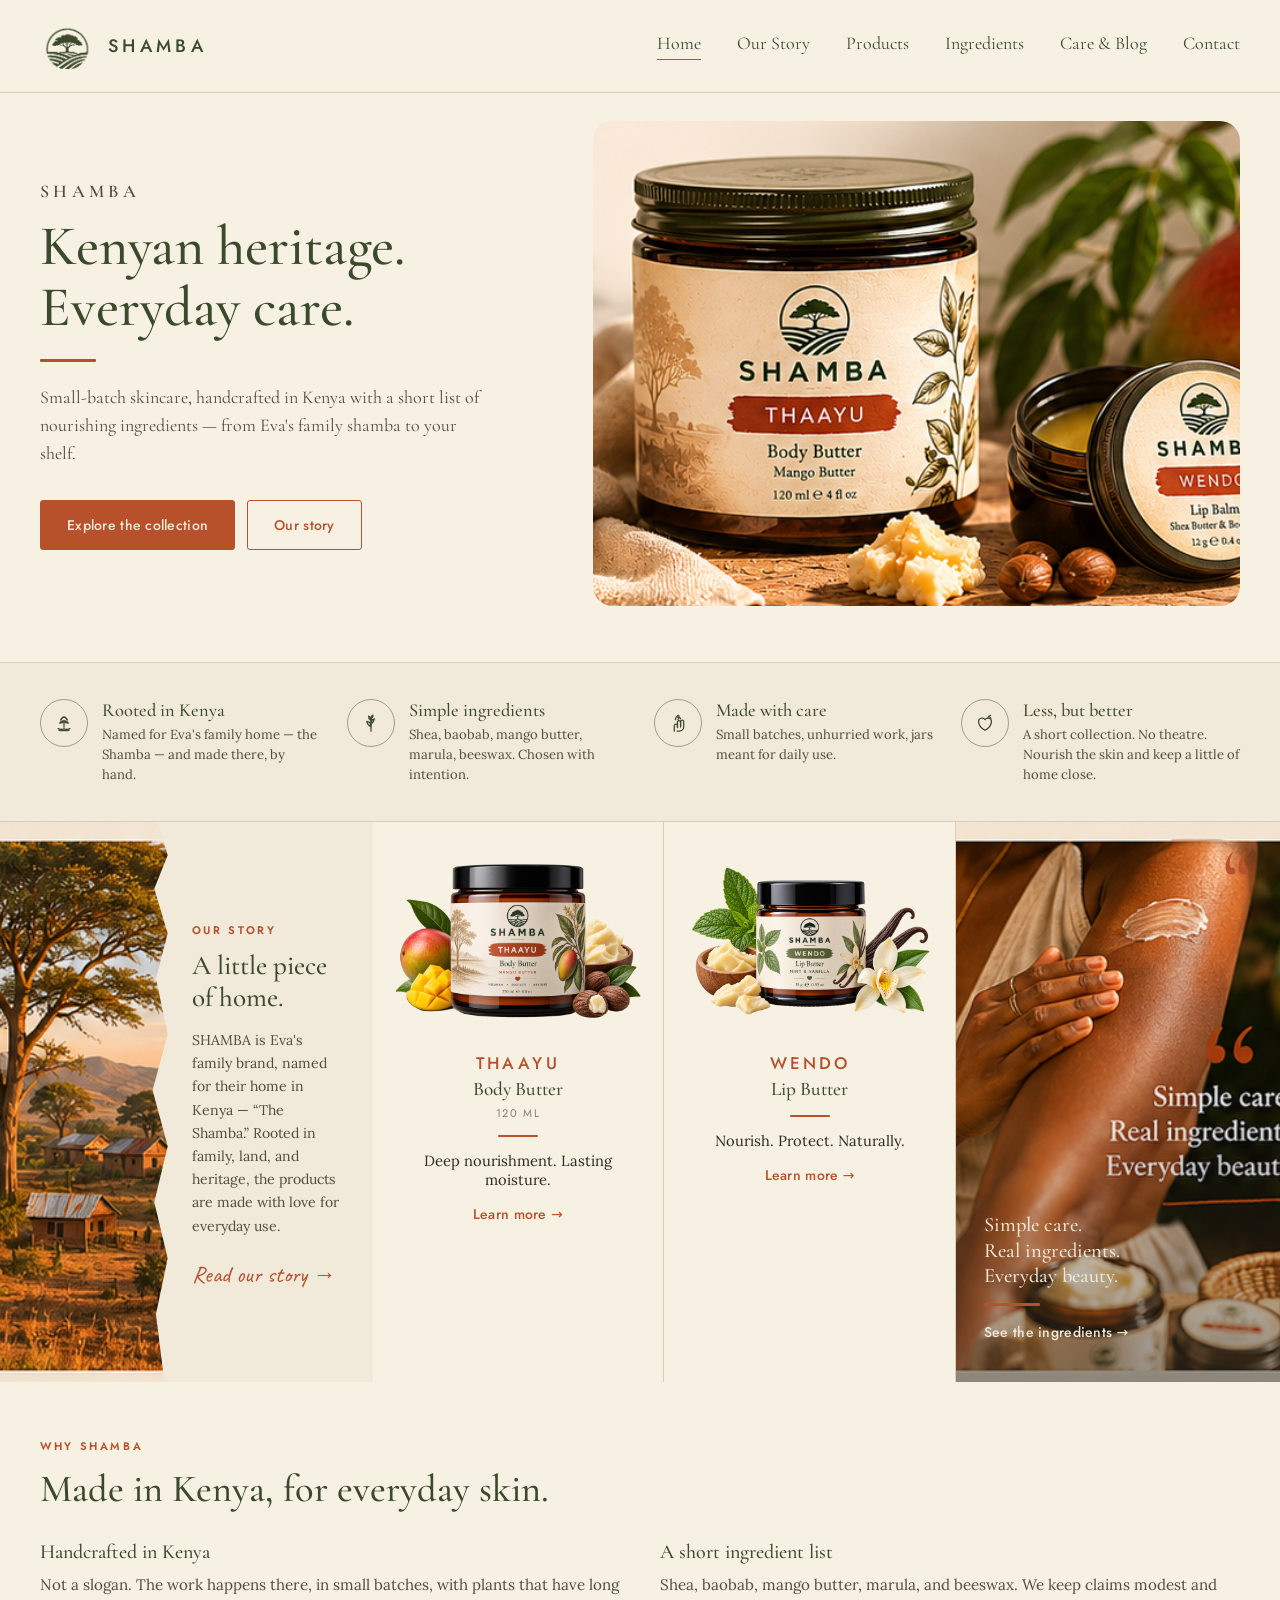
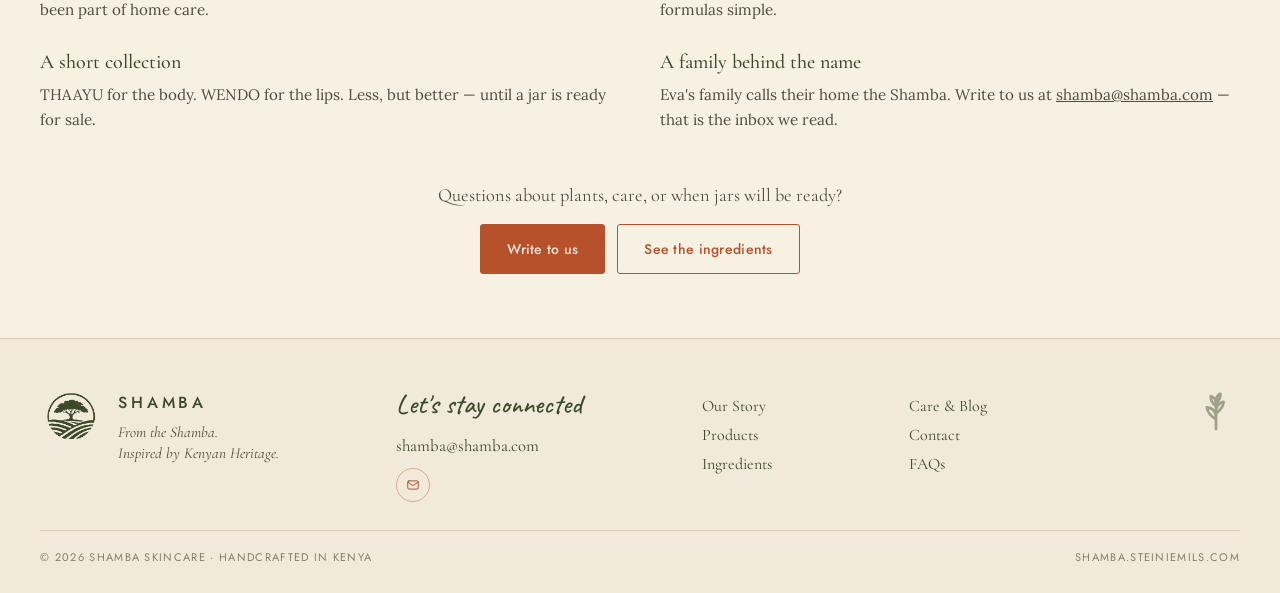
==== commit 7aac51cb: "Show THAAYU and WENDO as transparent studio stills, and use the lifestyle photo on Our Story. Co-aut" ====
--- a/index.html
+++ b/index.html
@@ -4,7 +4,7 @@
   <meta charset="utf-8">
   <meta name="viewport" content="width=device-width, initial-scale=1, viewport-fit=cover">
   <title>SHAMBA &mdash; Kenyan-inspired natural skincare</title>
-  <meta name="description" content="Handcrafted in Kenya. THAAYU body butter (120 ml) and WENDO lip balm (12 g) made with simple, nourishing ingredients.">
+  <meta name="description" content="Handcrafted in Kenya. THAAYU body butter and WENDO lip butter made with simple, nourishing ingredients.">
   <link rel="canonical" href="https://shamba.steiniemils.com/">
   <meta property="og:title" content="SHAMBA &mdash; Kenyan-inspired natural skincare">
   <meta property="og:description" content="Handcrafted in Kenya. Simple ingredients. Small-batch care from Eva's family shamba.">
@@ -14,7 +14,7 @@
   <link rel="preconnect" href="https://fonts.googleapis.com">
   <link rel="preconnect" href="https://fonts.gstatic.com" crossorigin>
   <link href="https://fonts.googleapis.com/css2?family=Caveat:wght@500;600&family=Cormorant+Garamond:ital,wght@0,400;0,500;0,600;1,400&family=Jost:wght@400;500;600&family=Lora:ital,wght@0,400;0,500;1,400&display=swap" rel="stylesheet">
-  <link rel="stylesheet" href="styles.css?v=4">
+  <link rel="stylesheet" href="styles.css?v=7">
   <link rel="icon" href="assets/favicon.png" type="image/png">
   <link rel="icon" href="assets/favicon-32.png" type="image/png" sizes="32x32">
   <link rel="apple-touch-icon" href="assets/apple-touch-icon.png">
@@ -54,7 +54,7 @@
         </div>
       </div>
       <div class="hero-media">
-        <img src="assets/hero.jpg" alt="THAAYU body butter jar and WENDO lip balm tin styled with mango, shea butter, and leaves" width="1200" height="900" fetchpriority="high" decoding="async">
+        <img src="assets/hero.jpg" alt="THAAYU body butter and WENDO lip butter styled with mango, shea butter, and leaves" width="1200" height="900" fetchpriority="high" decoding="async">
       </div>
     </section>
 
@@ -92,7 +92,7 @@
         </span>
         <div>
           <h2>Less, but better</h2>
-          <p>Two products. No theatre. Nourish the skin and keep a little of home close.</p>
+          <p>A short collection. No theatre. Nourish the skin and keep a little of home close.</p>
         </div>
       </div>
     </section>
@@ -111,7 +111,7 @@
 
       <article class="product" id="thaayu">
         <div class="product-media">
-          <img class="studio" src="assets/thaayu-studio.jpg" alt="THAAYU body butter jar with mango and shea, studio still" width="1536" height="1024" loading="lazy" decoding="async">
+          <img class="studio" src="assets/thaayu-studio.png" alt="THAAYU body butter jar with mango and shea" width="1536" height="1024" loading="lazy" decoding="async">
         </div>
         <p class="product-name">THAAYU</p>
         <p class="product-kind">Body Butter</p>
@@ -123,11 +123,10 @@
 
       <article class="product" id="wendo">
         <div class="product-media">
-          <img src="assets/product-wendo.jpg" alt="Open tin of WENDO lip balm with white flowers" width="800" height="800" loading="lazy" decoding="async">
+          <img class="studio" src="assets/wendo-studio.png" alt="WENDO lip butter jar with shea and botanicals" width="1536" height="1024" loading="lazy" decoding="async">
         </div>
         <p class="product-name">WENDO</p>
-        <p class="product-kind">Lip Balm</p>
-        <p class="product-size">12 g tin</p>
+        <p class="product-kind">Lip Butter</p>
         <div class="rule rule-center" aria-hidden="true"></div>
         <p class="product-tagline">Nourish. Protect. Naturally.</p>
         <a class="shop" href="wendo.html">Learn more &rarr;</a>
@@ -157,7 +156,7 @@
           <p>Shea, baobab, mango butter, marula, and beeswax. We keep claims modest and formulas simple.</p>
         </div>
         <div>
-          <h3>Two products, not a catalogue</h3>
+          <h3>A short collection</h3>
           <p>THAAYU for the body. WENDO for the lips. Less, but better &mdash; until a jar is ready for sale.</p>
         </div>
         <div>
@@ -218,6 +217,6 @@
     </div>
   </footer>
 
-  <script src="script.js?v=2"></script>
+  <script src="script.js?v=4"></script>
 </body>
 </html>
--- a/styles.css
+++ b/styles.css
@@ -389,9 +389,10 @@
 }
 
 .product-media img.studio {
+  aspect-ratio: 4 / 3;
   object-fit: contain;
   object-position: center;
-  background: #161616;
+  background: transparent;
 }
 
 .product-name {
@@ -780,7 +781,7 @@
 .product-gallery img.studio {
   object-fit: contain;
   object-position: center;
-  background: #161616;
+  background: transparent;
 }
 
 .inside {
